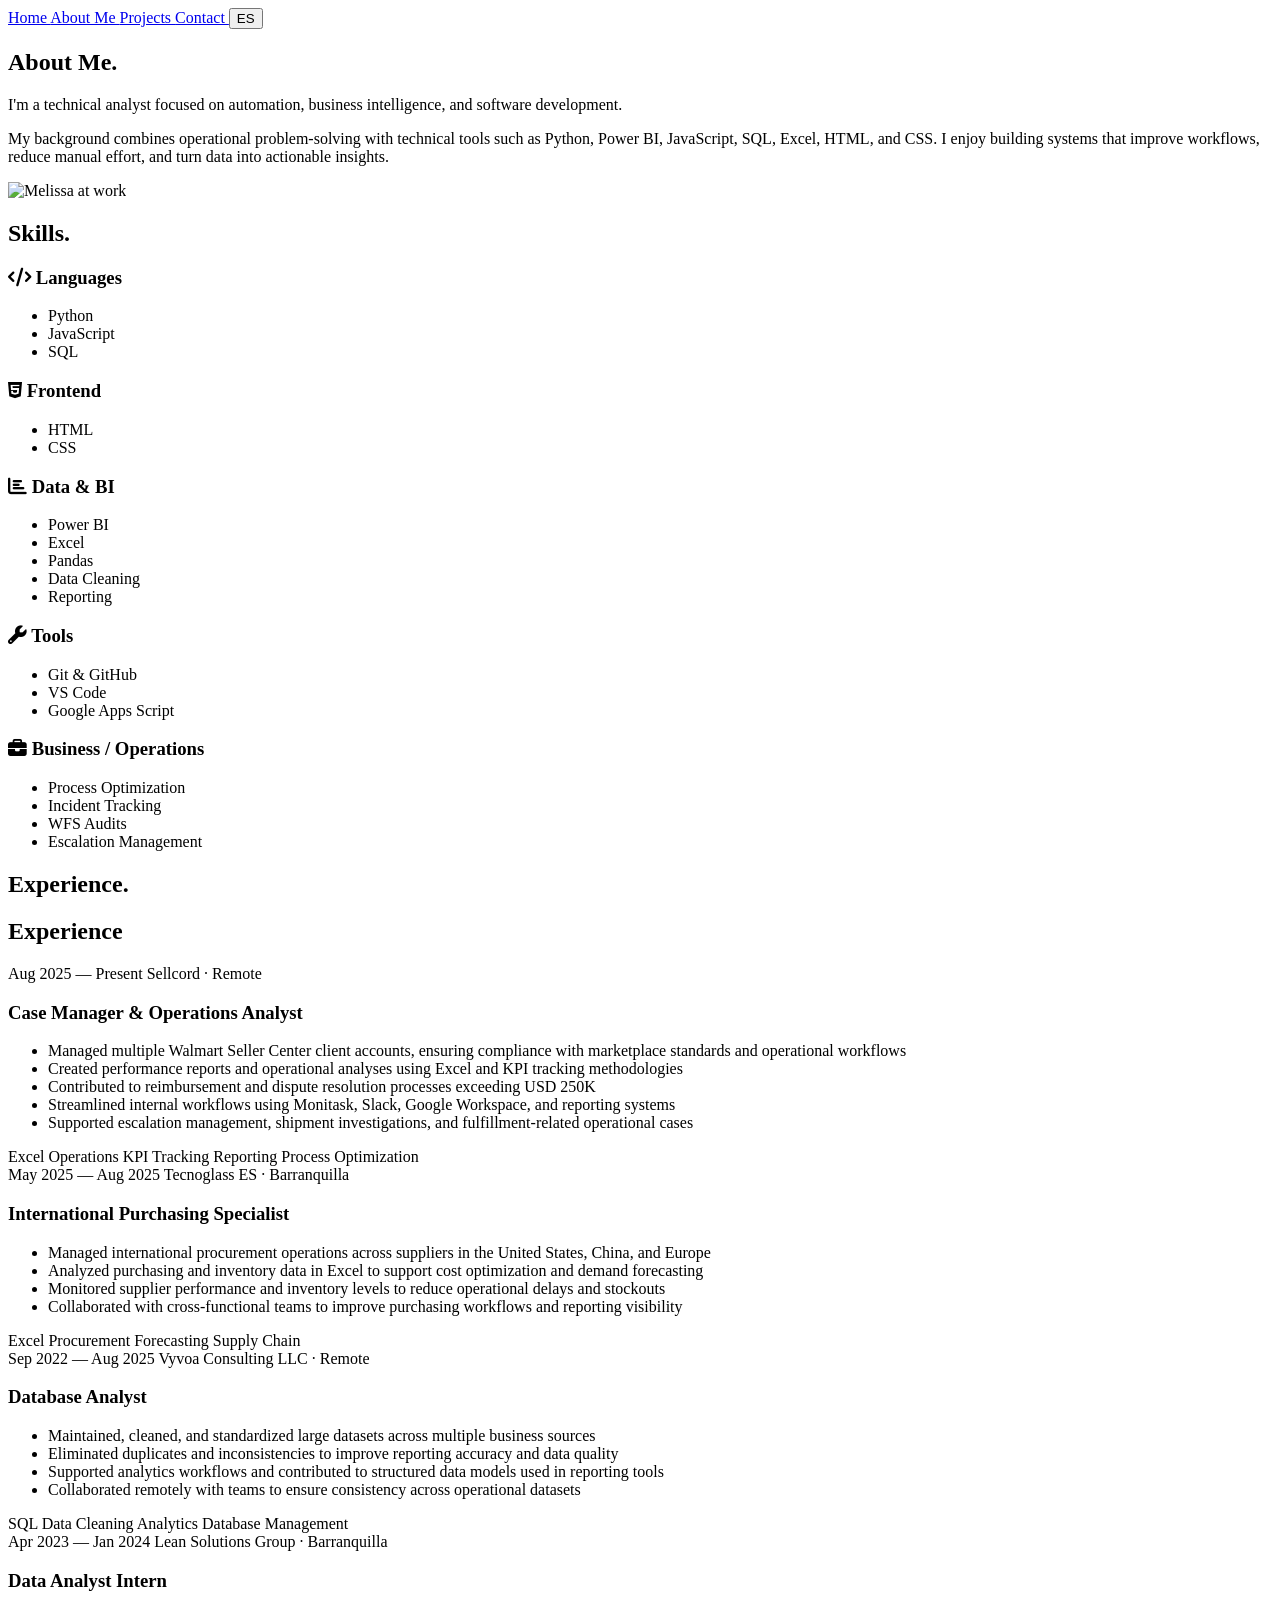
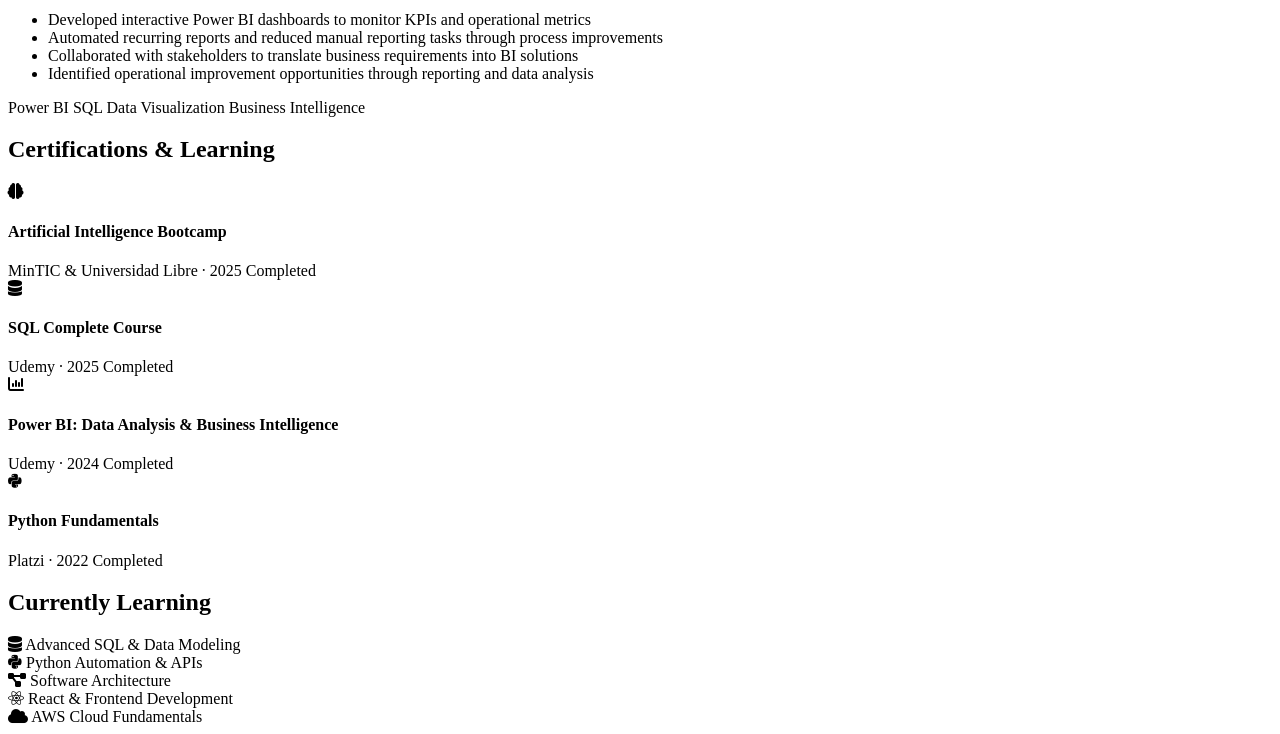
==== about.html @ 0518796b "update" ====
<!DOCTYPE html>
<html lang="en">
<head>
    <meta charset="UTF-8">
    <meta name="viewport" content="width=device-width, initial-scale=1.0">
    <link rel="icon" type="image/svg+xml" href="Assets/briefcase.svg">
    <title>Melissa Garrido - Portfolio</title>
    <link rel="stylesheet" href="style.css">
    <link rel="stylesheet" href="https://cdnjs.cloudflare.com/ajax/libs/font-awesome/6.4.0/css/all.min.css">
</head>
<body>

    <!-- HEADER -->
    <header class="header">

        <a href="index.html" class="headerbtn" data-en="Home" data-es="Inicio">
            Home
        </a>

        <a href="about.html" class="headerbtn active" data-en="About Me" data-es="Sobre mí">
            About Me
        </a>

        <a href="projects.html" class="headerbtn" data-en="Projects" data-es="Proyectos">
            Projects
        </a>

        <a href="contact.html" class="headerbtn" data-en="Contact" data-es="Contacto">
            Contact
        </a>

        <button id="lang-toggle" class="lang-btn">
            ES
        </button>

    </header>
    
    <main class="about-page">

        <!-- ── Page Title ── -->
        <section class="about-hero">

            <h1 
                class="title"
                data-en="About Me<span class='highlight'>.</span>"
                data-es="Sobre mí<span class='highlight'>.</span>"
            >
                About Me<span class="highlight">.</span>
            </h1>

        </section>

        <!-- ── Bio + Photo ── -->
        <section class="about-bio-grid">

            <div class="about-bio-text">

                <p
                    data-en="I'm a technical analyst focused on automation, business intelligence, and software development."
                    data-es="Soy una analista técnica enfocada en automatización, inteligencia de negocios y desarrollo de software."
                >
                    I'm a technical analyst focused on automation, business intelligence, and software development.
                </p>

                <p
                    data-en="My background combines operational problem-solving with technical tools such as Python, Power BI, JavaScript, SQL, Excel, HTML, and CSS. I enjoy building systems that improve workflows, reduce manual effort, and turn data into actionable insights."
                    data-es="Mi experiencia combina resolución de problemas operativos con herramientas técnicas como Python, Power BI, JavaScript, SQL, Excel, HTML y CSS. Disfruto construir sistemas que mejoren flujos de trabajo, reduzcan tareas manuales y conviertan datos en información útil."
                >
                    My background combines operational problem-solving with technical tools such as Python, Power BI, JavaScript, SQL, Excel, HTML, and CSS. I enjoy building systems that improve workflows, reduce manual effort, and turn data into actionable insights.
                </p>

            </div>

            <div class="about-photo">

                <img src="Assets/coding.jpg" alt="Melissa at work" id="photo-code">

            </div>

        </section>

        <!-- ── Skills ── -->
        <section class="about-skills">

            <h2 
                class="about-skills-title"
                data-en="Skills<span class='highlight'>.</span>"
                data-es="Habilidades<span class='highlight'>.</span>"
            >
                Skills<span class="highlight">.</span>
            </h2>

            <div class="skills-grid">

                <div class="skill-category">

                    <h3 
                        class="skill-cat-title"
                        data-en="<i class='fa-solid fa-code'></i> Languages"
                        data-es="<i class='fa-solid fa-code'></i> Lenguajes"
                    >
                        <i class="fa-solid fa-code"></i> Languages
                    </h3>

                    <ul class="skill-list">
                        <li>Python</li>
                        <li>JavaScript</li>
                        <li>SQL</li>
                    </ul>

                </div>

                <div class="skill-category">

                    <h3 
                        class="skill-cat-title"
                        data-en="<i class='fa-brands fa-html5'></i> Frontend"
                        data-es="<i class='fa-brands fa-html5'></i> Frontend"
                    >
                        <i class="fa-brands fa-html5"></i> Frontend
                    </h3>

                    <ul class="skill-list">
                        <li>HTML</li>
                        <li>CSS</li>
                    </ul>

                </div>

                <div class="skill-category">

                    <h3 
                        class="skill-cat-title"
                        data-en="<i class='fa-solid fa-chart-bar'></i> Data &amp; BI"
                        data-es="<i class='fa-solid fa-chart-bar'></i> Datos &amp; BI"
                    >
                        <i class="fa-solid fa-chart-bar"></i> Data &amp; BI
                    </h3>

                    <ul class="skill-list">

                        <li>Power BI</li>
                        <li>Excel</li>
                        <li>Pandas</li>

                        <li
                            data-en="Data Cleaning"
                            data-es="Limpieza de Datos"
                        >
                            Data Cleaning
                        </li>

                        <li
                            data-en="Reporting"
                            data-es="Reportes"
                        >
                            Reporting
                        </li>

                    </ul>

                </div>

                <div class="skill-category">

                    <h3 
                        class="skill-cat-title"
                        data-en="<i class='fa-solid fa-wrench'></i> Tools"
                        data-es="<i class='fa-solid fa-wrench'></i> Herramientas"
                    >
                        <i class="fa-solid fa-wrench"></i> Tools
                    </h3>

                    <ul class="skill-list">

                        <li>Git &amp; GitHub</li>
                        <li>VS Code</li>

                        <li
                            data-en="Google Apps Script"
                            data-es="Google Apps Script"
                        >
                            Google Apps Script
                        </li>

                    </ul>

                </div>

                <div class="skill-category">

                    <h3 
                        class="skill-cat-title"
                        data-en="<i class='fa-solid fa-briefcase'></i> Business / Operations"
                        data-es="<i class='fa-solid fa-briefcase'></i> Negocios / Operaciones"
                    >
                        <i class="fa-solid fa-briefcase"></i> Business / Operations
                    </h3>

                    <ul class="skill-list">

                        <li
                            data-en="Process Optimization"
                            data-es="Optimización de Procesos"
                        >
                            Process Optimization
                        </li>

                        <li
                            data-en="Incident Tracking"
                            data-es="Seguimiento de Incidentes"
                        >
                            Incident Tracking
                        </li>

                        <li>WFS Audits</li>

                        <li
                            data-en="Escalation Management"
                            data-es="Gestión de Escalaciones"
                        >
                            Escalation Management
                        </li>

                    </ul>

                </div>

            </div>

        </section>

    </main>

        <main id="exp-page" class="exp-page">

        <!-- ── Page Title ── -->
        <section class="exp-hero">
            <h1 class="title">
                <span data-en="Experience" data-es="Experiencia">Experience</span><span class="highlight">.</span>
            </h1>
        </section>

        <!-- ── Work Experience ── -->
        <section class="exp-section">

            <h2 class="section-label" data-en="Experience" data-es="Experiencia">Experience</h2>

            <div class="timeline">

                <!-- Sellcord -->
                <article class="timeline-item">
                    <div class="timeline-marker"></div>
                    <div class="timeline-content">
                        <div class="timeline-meta">
                            <span class="timeline-date" data-en="Aug 2025 — Present" data-es="Ago 2025 — Actualidad">Aug 2025 — Present</span>
                            <span class="timeline-company" data-en="Sellcord · Remote" data-es="Sellcord · Remoto">Sellcord · Remote</span>
                        </div>
                        <h3 class="timeline-role" data-en="Case Manager &amp; Operations Analyst" data-es="Case Manager y Analista de Operaciones">Case Manager & Operations Analyst</h3>
                        <ul class="timeline-bullets">
                            <li data-en="Managed multiple Walmart Seller Center client accounts, ensuring compliance with marketplace standards and operational workflows" data-es="Gestioné múltiples cuentas de clientes en Walmart Seller Center, garantizando el cumplimiento de los estándares del marketplace y los flujos operativos">Managed multiple Walmart Seller Center client accounts, ensuring compliance with marketplace standards and operational workflows</li>
                            <li data-en="Created performance reports and operational analyses using Excel and KPI tracking methodologies" data-es="Creé reportes de rendimiento y análisis operativos usando Excel y metodologías de seguimiento de KPI">Created performance reports and operational analyses using Excel and KPI tracking methodologies</li>
                            <li data-en="Contributed to reimbursement and dispute resolution processes exceeding USD 250K" data-es="Contribuí a procesos de reembolsos y resolución de disputas superiores a USD 250K">Contributed to reimbursement and dispute resolution processes exceeding USD 250K</li>
                            <li data-en="Streamlined internal workflows using Monitask, Slack, Google Workspace, and reporting systems" data-es="Optimicé flujos de trabajo internos usando Monitask, Slack, Google Workspace y sistemas de reportes">Streamlined internal workflows using Monitask, Slack, Google Workspace, and reporting systems</li>
                            <li data-en="Supported escalation management, shipment investigations, and fulfillment-related operational cases" data-es="Apoyé la gestión de escalaciones, investigaciones de envíos y casos operativos relacionados con el fulfillment">Supported escalation management, shipment investigations, and fulfillment-related operational cases</li>
                        </ul>
                        <div class="timeline-tags">
                            <span>Excel</span>
                            <span data-en="Operations" data-es="Operaciones">Operations</span>
                            <span>KPI Tracking</span>
                            <span data-en="Reporting" data-es="Reportes">Reporting</span>
                            <span data-en="Process Optimization" data-es="Optimización de Procesos">Process Optimization</span>
                        </div>
                    </div>
                </article>

                <!-- Tecnoglass -->
                <article class="timeline-item">
                    <div class="timeline-marker"></div>
                    <div class="timeline-content">
                        <div class="timeline-meta">
                            <span class="timeline-date" data-en="May 2025 — Aug 2025" data-es="May 2025 — Ago 2025">May 2025 — Aug 2025</span>
                            <span class="timeline-company">Tecnoglass ES · Barranquilla</span>
                        </div>
                        <h3 class="timeline-role" data-en="International Purchasing Specialist" data-es="Especialista en Compras Internacionales">International Purchasing Specialist</h3>
                        <ul class="timeline-bullets">
                            <li data-en="Managed international procurement operations across suppliers in the United States, China, and Europe" data-es="Gestioné operaciones de compras internacionales con proveedores en Estados Unidos, China y Europa">Managed international procurement operations across suppliers in the United States, China, and Europe</li>
                            <li data-en="Analyzed purchasing and inventory data in Excel to support cost optimization and demand forecasting" data-es="Analicé datos de compras e inventario en Excel para apoyar la optimización de costos y la previsión de demanda">Analyzed purchasing and inventory data in Excel to support cost optimization and demand forecasting</li>
                            <li data-en="Monitored supplier performance and inventory levels to reduce operational delays and stockouts" data-es="Monitoreé el rendimiento de proveedores y los niveles de inventario para reducir retrasos operativos y quiebres de stock">Monitored supplier performance and inventory levels to reduce operational delays and stockouts</li>
                            <li data-en="Collaborated with cross-functional teams to improve purchasing workflows and reporting visibility" data-es="Colaboré con equipos multifuncionales para mejorar los flujos de compras y la visibilidad de reportes">Collaborated with cross-functional teams to improve purchasing workflows and reporting visibility</li>
                        </ul>
                        <div class="timeline-tags">
                            <span>Excel</span>
                            <span data-en="Procurement" data-es="Compras">Procurement</span>
                            <span data-en="Forecasting" data-es="Pronósticos">Forecasting</span>
                            <span data-en="Supply Chain" data-es="Cadena de Suministro">Supply Chain</span>
                        </div>
                    </div>
                </article>

                <!-- Vyvoa -->
                <article class="timeline-item">
                    <div class="timeline-marker"></div>
                    <div class="timeline-content">
                        <div class="timeline-meta">
                            <span class="timeline-date" data-en="Sep 2022 — May 2025" data-es="Sep 2022 — May 2025">Sep 2022 — Aug 2025</span>
                            <span class="timeline-company" data-en="Vyvoa Consulting LLC · Remote" data-es="Vyvoa Consulting LLC · Remoto">Vyvoa Consulting LLC · Remote</span>
                        </div>
                        <h3 class="timeline-role" data-en="Database Analyst" data-es="Analista de Base de Datos">Database Analyst</h3>
                        <ul class="timeline-bullets">
                            <li data-en="Maintained, cleaned, and standardized large datasets across multiple business sources" data-es="Mantuve, limpié y estandaricé grandes conjuntos de datos de múltiples fuentes empresariales">Maintained, cleaned, and standardized large datasets across multiple business sources</li>
                            <li data-en="Eliminated duplicates and inconsistencies to improve reporting accuracy and data quality" data-es="Eliminé duplicados e inconsistencias para mejorar la precisión de los reportes y la calidad de los datos">Eliminated duplicates and inconsistencies to improve reporting accuracy and data quality</li>
                            <li data-en="Supported analytics workflows and contributed to structured data models used in reporting tools" data-es="Apoyé flujos de trabajo analíticos y contribuí a modelos de datos estructurados usados en herramientas de reportes">Supported analytics workflows and contributed to structured data models used in reporting tools</li>
                            <li data-en="Collaborated remotely with teams to ensure consistency across operational datasets" data-es="Colaboré de forma remota con equipos para garantizar la consistencia en los conjuntos de datos operativos">Collaborated remotely with teams to ensure consistency across operational datasets</li>
                        </ul>
                        <div class="timeline-tags">
                            <span>SQL</span>
                            <span data-en="Data Cleaning" data-es="Limpieza de Datos">Data Cleaning</span>
                            <span data-en="Analytics" data-es="Analítica">Analytics</span>
                            <span data-en="Database Management" data-es="Gestión de Bases de Datos">Database Management</span>
                        </div>
                    </div>
                </article>

                <!-- Lean Solutions -->
                <article class="timeline-item">
                    <div class="timeline-marker"></div>
                    <div class="timeline-content">
                        <div class="timeline-meta">
                            <span class="timeline-date" data-en="Apr 2023 — Jan 2024" data-es="Abr 2023 — Ene 2024">Apr 2023 — Jan 2024</span>
                            <span class="timeline-company">Lean Solutions Group · Barranquilla</span>
                        </div>
                        <h3 class="timeline-role" data-en="Data Analyst Intern" data-es="Pasante de Análisis de Datos">Data Analyst Intern</h3>
                        <ul class="timeline-bullets">
                            <li data-en="Developed interactive Power BI dashboards to monitor KPIs and operational metrics" data-es="Desarrollé dashboards interactivos en Power BI para monitorear KPIs y métricas operativas">Developed interactive Power BI dashboards to monitor KPIs and operational metrics</li>
                            <li data-en="Automated recurring reports and reduced manual reporting tasks through process improvements" data-es="Automaticé reportes recurrentes y reduje tareas manuales de reporte mediante mejoras en los procesos">Automated recurring reports and reduced manual reporting tasks through process improvements</li>
                            <li data-en="Collaborated with stakeholders to translate business requirements into BI solutions" data-es="Colaboré con stakeholders para traducir requisitos de negocio en soluciones de BI">Collaborated with stakeholders to translate business requirements into BI solutions</li>
                            <li data-en="Identified operational improvement opportunities through reporting and data analysis" data-es="Identifiqué oportunidades de mejora operativa a través de reportes y análisis de datos">Identified operational improvement opportunities through reporting and data analysis</li>
                        </ul>
                        <div class="timeline-tags">
                            <span>Power BI</span>
                            <span>SQL</span>
                            <span data-en="Data Visualization" data-es="Visualización de Datos">Data Visualization</span>
                            <span data-en="Business Intelligence" data-es="Inteligencia de Negocios">Business Intelligence</span>
                        </div>
                    </div>
                </article>

            </div>
        </section>

        <!-- ── Certifications ── -->
        <section id="certs" class="exp-section">

            <h2 class="section-label" data-en="Certifications &amp; Learning" data-es="Certificaciones y Aprendizaje">Certifications & Learning</h2>

            <div class="certs-grid">

                <div class="cert-card">
                    <div class="cert-icon"><i class="fa-solid fa-brain"></i></div>
                    <div class="cert-body">
                        <h4 data-en="Artificial Intelligence Bootcamp" data-es="Bootcamp de Inteligencia Artificial">Artificial Intelligence Bootcamp</h4>
                        <span class="cert-provider">MinTIC &amp; Universidad Libre · 2025</span>
                        <span class="cert-status completed" data-en="Completed" data-es="Completado">Completed</span>
                    </div>
                </div>

                <div class="cert-card">
                    <div class="cert-icon"><i class="fa-solid fa-database"></i></div>
                    <div class="cert-body">
                        <h4 data-en="SQL Complete Course" data-es="Curso Completo de SQL">SQL Complete Course</h4>
                        <span class="cert-provider">Udemy · 2025</span>
                        <span class="cert-status completed" data-en="Completed" data-es="Completado">Completed</span>
                    </div>
                </div>

                <div class="cert-card">
                    <div class="cert-icon"><i class="fa-solid fa-chart-column"></i></div>
                    <div class="cert-body">
                        <h4 data-en="Power BI: Data Analysis &amp; Business Intelligence" data-es="Power BI: Análisis de Datos e Inteligencia de Negocios">Power BI: Data Analysis & Business Intelligence</h4>
                        <span class="cert-provider">Udemy · 2024</span>
                        <span class="cert-status completed" data-en="Completed" data-es="Completado">Completed</span>
                    </div>
                </div>

                <div class="cert-card">
                    <div class="cert-icon"><i class="fa-brands fa-python"></i></div>
                    <div class="cert-body">
                        <h4 data-en="Python Fundamentals" data-es="Fundamentos de Python">Python Fundamentals</h4>
                        <span class="cert-provider">Platzi · 2022</span>
                        <span class="cert-status completed" data-en="Completed" data-es="Completado">Completed</span>
                    </div>
                </div>

            </div>
        </section>

        <!-- ── Currently Learning ── -->
        <section  class="exp-section">

            <h2 class="section-label" data-en="Currently Learning" data-es="Aprendiendo Actualmente">Currently Learning</h2>

            <div class="learning-grid">

                <div class="learning-item">
                    <i class="fa-solid fa-database"></i>
                    <span data-en="Advanced SQL &amp; Data Modeling" data-es="SQL Avanzado y Modelado de Datos">Advanced SQL & Data Modeling</span>
                </div>

                <div class="learning-item">
                    <i class="fa-brands fa-python"></i>
                    <span data-en="Python Automation &amp; APIs" data-es="Automatización con Python y APIs">Python Automation & APIs</span>
                </div>

                <div class="learning-item">
                    <i class="fa-solid fa-diagram-project"></i>
                    <span data-en="Software Architecture" data-es="Arquitectura de Software">Software Architecture</span>
                </div>

                <div class="learning-item">
                    <i class="fa-brands fa-react"></i>
                    <span data-en="React &amp; Frontend Development" data-es="React y Desarrollo Frontend">React & Frontend Development</span>
                </div>

                <div class="learning-item">
                    <i class="fa-solid fa-cloud"></i>
                    <span data-en="AWS Cloud Fundamentals" data-es="Fundamentos de AWS Cloud">AWS Cloud Fundamentals</span>
                </div>

            </div>
        </section>

    </main>

    <script src="index.js"></script>

</body>
</html>
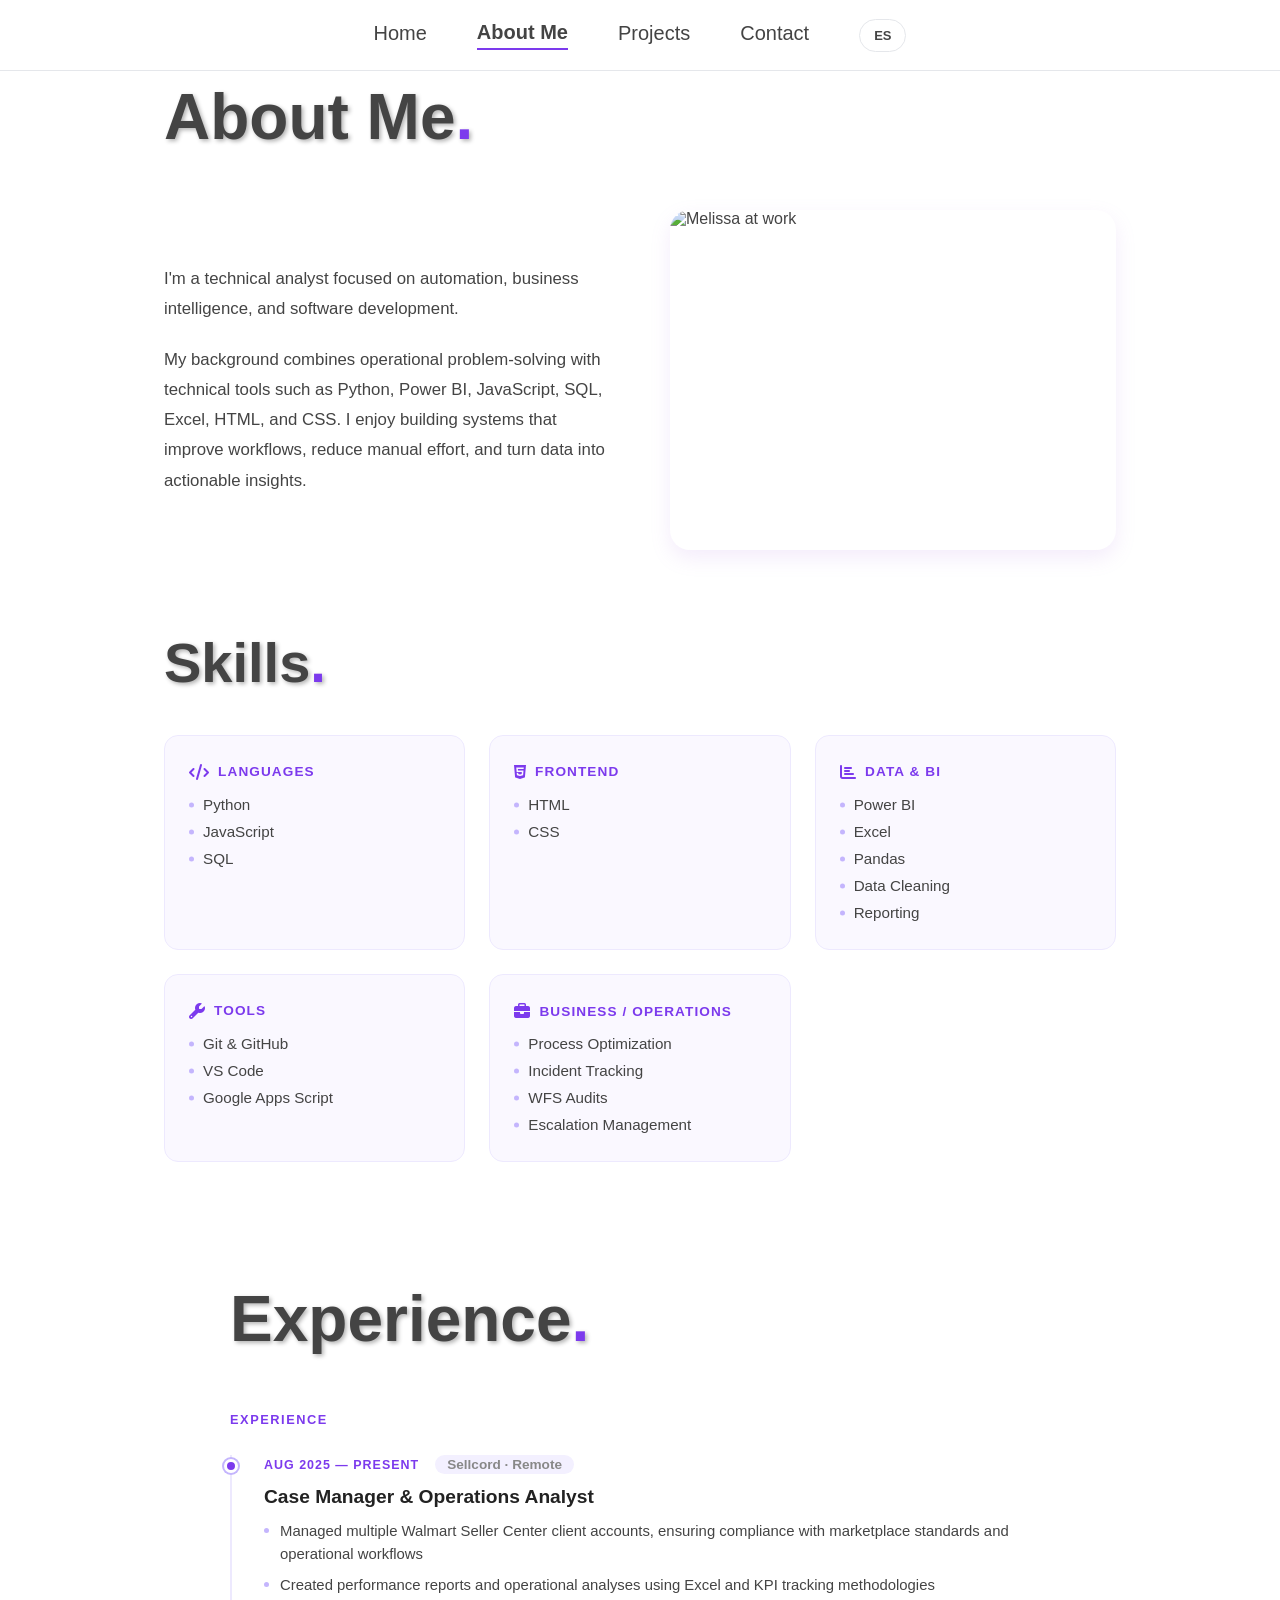
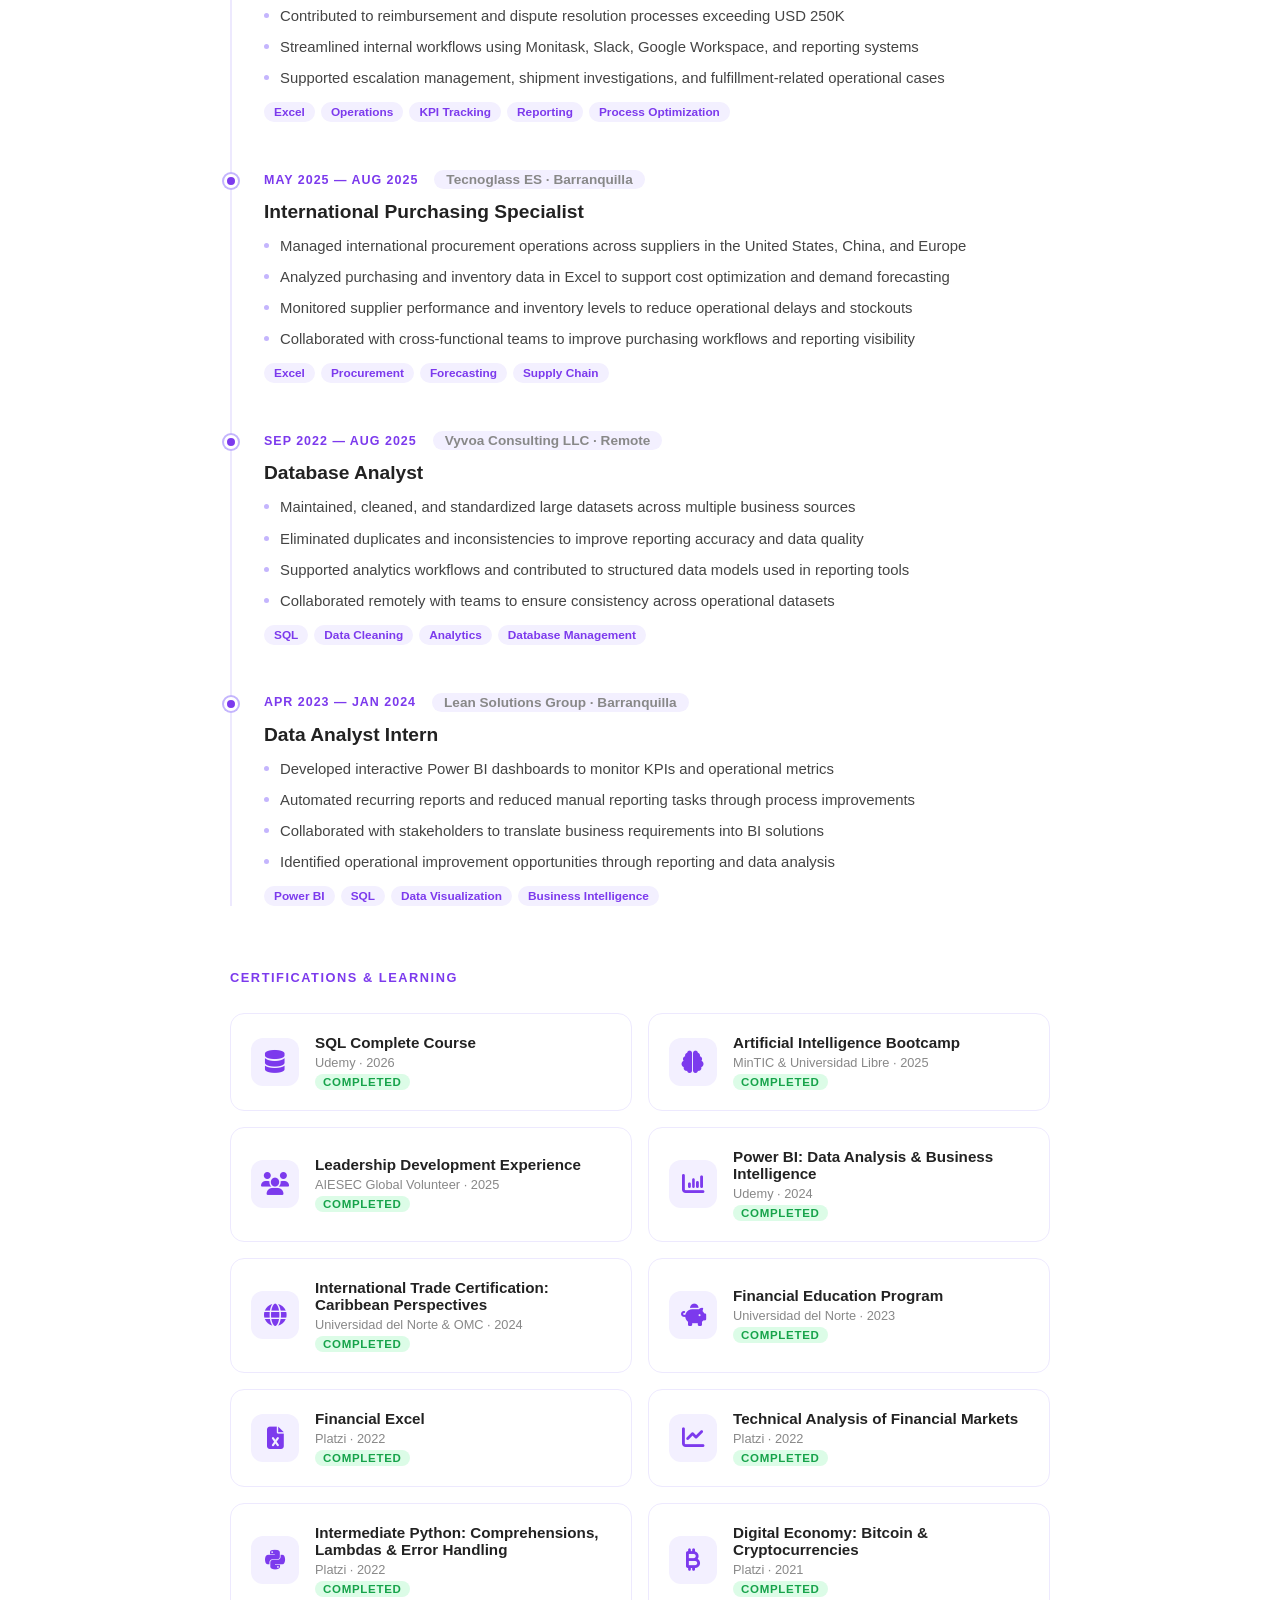
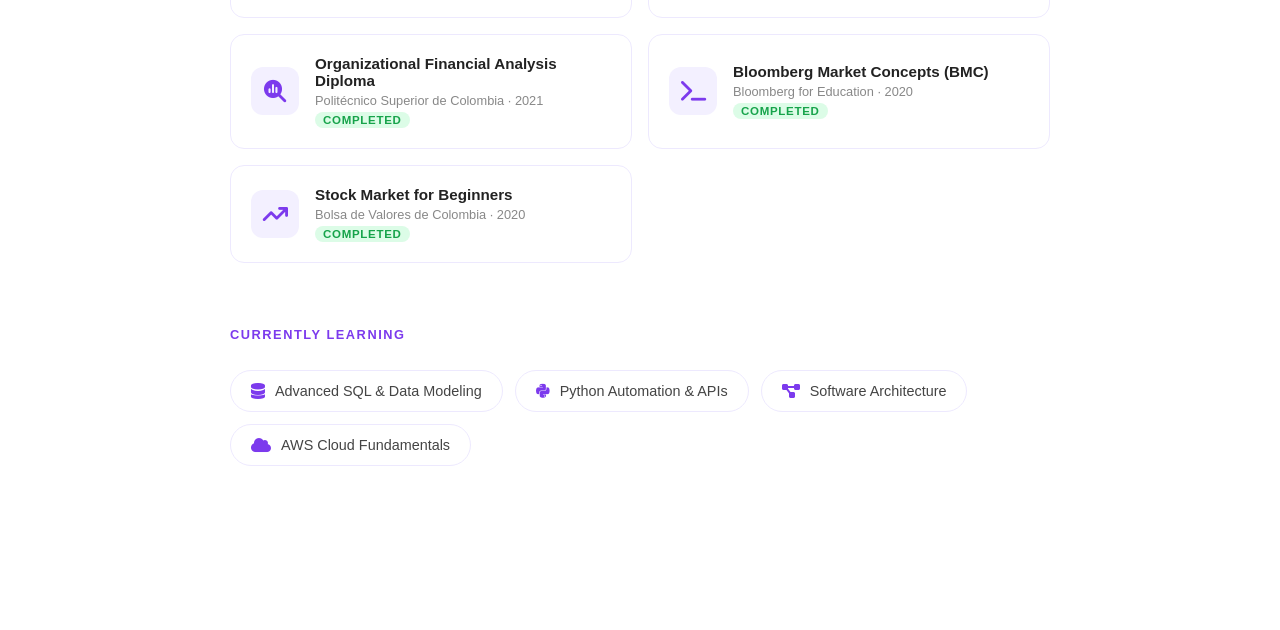
==== commit 94e4f3ed: "update" ====
--- a/about.html
+++ b/about.html
@@ -4,7 +4,7 @@
     <meta charset="UTF-8">
     <meta name="viewport" content="width=device-width, initial-scale=1.0">
     <link rel="icon" type="image/svg+xml" href="Assets/briefcase.svg">
-    <title>Melissa Garrido - Portfolio</title>
+    <title>Portfolio</title>
     <link rel="stylesheet" href="style.css">
     <link rel="stylesheet" href="https://cdnjs.cloudflare.com/ajax/libs/font-awesome/6.4.0/css/all.min.css">
 </head>
@@ -357,6 +357,15 @@
             <div class="certs-grid">
 
                 <div class="cert-card">
+                    <div class="cert-icon"><i class="fa-solid fa-database"></i></div>
+                    <div class="cert-body">
+                        <h4 data-en="SQL Complete Course" data-es="Curso Completo de SQL">SQL Complete Course</h4>
+                        <span class="cert-provider">Udemy · 2026</span>
+                        <span class="cert-status completed" data-en="Completed" data-es="Completado">Completed</span>
+                    </div>
+                </div>
+
+                <div class="cert-card">
                     <div class="cert-icon"><i class="fa-solid fa-brain"></i></div>
                     <div class="cert-body">
                         <h4 data-en="Artificial Intelligence Bootcamp" data-es="Bootcamp de Inteligencia Artificial">Artificial Intelligence Bootcamp</h4>
@@ -366,28 +375,100 @@
                 </div>
 
                 <div class="cert-card">
-                    <div class="cert-icon"><i class="fa-solid fa-database"></i></div>
-                    <div class="cert-body">
-                        <h4 data-en="SQL Complete Course" data-es="Curso Completo de SQL">SQL Complete Course</h4>
-                        <span class="cert-provider">Udemy · 2025</span>
-                        <span class="cert-status completed" data-en="Completed" data-es="Completado">Completed</span>
-                    </div>
-                </div>
-
+                    <div class="cert-icon"><i class="fa-solid fa-users"></i></div>
+                    <div class="cert-body">
+                        <h4 data-en="Leadership Development Experience" data-es="Experiencia de Desarrollo de Liderazgo">Leadership Development Experience</h4>
+                        <span class="cert-provider">AIESEC Global Volunteer · 2025</span>
+                        <span class="cert-status completed" data-en="Completed" data-es="Completado">Completed</span>
+                    </div>
+                </div>
+            
                 <div class="cert-card">
                     <div class="cert-icon"><i class="fa-solid fa-chart-column"></i></div>
                     <div class="cert-body">
-                        <h4 data-en="Power BI: Data Analysis &amp; Business Intelligence" data-es="Power BI: Análisis de Datos e Inteligencia de Negocios">Power BI: Data Analysis & Business Intelligence</h4>
+                        <h4 data-en="Power BI: Data Analysis &amp; Business Intelligence" data-es="Power BI: Análisis de Datos e Inteligencia de Negocios">Power BI: Data Analysis &amp; Business Intelligence</h4>
                         <span class="cert-provider">Udemy · 2024</span>
                         <span class="cert-status completed" data-en="Completed" data-es="Completado">Completed</span>
                     </div>
                 </div>
 
                 <div class="cert-card">
+                    <div class="cert-icon"><i class="fa-solid fa-globe"></i></div>
+                    <div class="cert-body">
+                        <h4 data-en="International Trade Certification: Caribbean Perspectives" data-es="Certificación en Comercio Internacional: Perspectivas para el Caribe">International Trade Certification: Caribbean Perspectives</h4>
+                        <span class="cert-provider">Universidad del Norte &amp; OMC · 2024</span>
+                        <span class="cert-status completed" data-en="Completed" data-es="Completado">Completed</span>
+                    </div>
+                </div>
+
+                <div class="cert-card">
+                    <div class="cert-icon"><i class="fa-solid fa-piggy-bank"></i></div>
+                    <div class="cert-body">
+                        <h4 data-en="Financial Education Program" data-es="Programa de Educación Financiera">Financial Education Program</h4>
+                        <span class="cert-provider">Universidad del Norte · 2023</span>
+                        <span class="cert-status completed" data-en="Completed" data-es="Completado">Completed</span>
+                    </div>
+                </div>
+
+                <div class="cert-card">
+                    <div class="cert-icon"><i class="fa-solid fa-file-excel"></i></div>
+                    <div class="cert-body">
+                        <h4 data-en="Financial Excel" data-es="Excel Financiero">Financial Excel</h4>
+                        <span class="cert-provider">Platzi · 2022</span>
+                        <span class="cert-status completed" data-en="Completed" data-es="Completado">Completed</span>
+                    </div>
+                </div>
+
+                <div class="cert-card">
+                    <div class="cert-icon"><i class="fa-solid fa-chart-line"></i></div>
+                    <div class="cert-body">
+                        <h4 data-en="Technical Analysis of Financial Markets" data-es="Análisis Técnico de Mercados Financieros">Technical Analysis of Financial Markets</h4>
+                        <span class="cert-provider">Platzi · 2022</span>
+                        <span class="cert-status completed" data-en="Completed" data-es="Completado">Completed</span>
+                    </div>
+                </div>
+
+                <div class="cert-card">
                     <div class="cert-icon"><i class="fa-brands fa-python"></i></div>
                     <div class="cert-body">
-                        <h4 data-en="Python Fundamentals" data-es="Fundamentos de Python">Python Fundamentals</h4>
+                        <h4 data-en="Intermediate Python: Comprehensions, Lambdas &amp; Error Handling" data-es="Python Intermedio: Comprehensions, Lambdas y Manejo de Errores">Intermediate Python: Comprehensions, Lambdas &amp; Error Handling</h4>
                         <span class="cert-provider">Platzi · 2022</span>
+                        <span class="cert-status completed" data-en="Completed" data-es="Completado">Completed</span>
+                    </div>
+                </div>
+
+                <div class="cert-card">
+                    <div class="cert-icon"><i class="fa-solid fa-bitcoin-sign"></i></div>
+                    <div class="cert-body">
+                        <h4 data-en="Digital Economy: Bitcoin &amp; Cryptocurrencies" data-es="Economía Digital: Bitcoin y Criptomonedas">Digital Economy: Bitcoin &amp; Cryptocurrencies</h4>
+                        <span class="cert-provider">Platzi · 2021</span>
+                        <span class="cert-status completed" data-en="Completed" data-es="Completado">Completed</span>
+                    </div>
+                </div>
+
+                <div class="cert-card">
+                    <div class="cert-icon"><i class="fa-solid fa-magnifying-glass-chart"></i></div>
+                    <div class="cert-body">
+                        <h4 data-en="Organizational Financial Analysis Diploma" data-es="Diplomado en Análisis Financiero Organizacional">Organizational Financial Analysis Diploma</h4>
+                        <span class="cert-provider">Politécnico Superior de Colombia · 2021</span>
+                        <span class="cert-status completed" data-en="Completed" data-es="Completado">Completed</span>
+                    </div>
+                </div>
+
+                <div class="cert-card">
+                    <div class="cert-icon"><i class="fa-solid fa-terminal"></i></div>
+                    <div class="cert-body">
+                        <h4 data-en="Bloomberg Market Concepts (BMC)" data-es="Bloomberg Market Concepts (BMC)">Bloomberg Market Concepts (BMC)</h4>
+                        <span class="cert-provider">Bloomberg for Education · 2020</span>
+                        <span class="cert-status completed" data-en="Completed" data-es="Completado">Completed</span>
+                    </div>
+                </div>
+
+                <div class="cert-card">
+                    <div class="cert-icon"><i class="fa-solid fa-arrow-trend-up"></i></div>
+                    <div class="cert-body">
+                        <h4 data-en="Stock Market for Beginners" data-es="Bolsa para Principiantes">Stock Market for Beginners</h4>
+                        <span class="cert-provider">Bolsa de Valores de Colombia · 2020</span>
                         <span class="cert-status completed" data-en="Completed" data-es="Completado">Completed</span>
                     </div>
                 </div>
@@ -418,11 +499,6 @@
                 </div>
 
                 <div class="learning-item">
-                    <i class="fa-brands fa-react"></i>
-                    <span data-en="React &amp; Frontend Development" data-es="React y Desarrollo Frontend">React & Frontend Development</span>
-                </div>
-
-                <div class="learning-item">
                     <i class="fa-solid fa-cloud"></i>
                     <span data-en="AWS Cloud Fundamentals" data-es="Fundamentos de AWS Cloud">AWS Cloud Fundamentals</span>
                 </div>
--- a/style.css
+++ b/style.css
@@ -0,0 +1,1726 @@
+/* ══════════════════════════════════════════════════════
+   MELISSA GARRIDO — PORTFOLIO STYLES
+   Structure:
+     1. CSS Variables & Reset
+     2. Header
+     3. Home Layout
+     4. Titles (shared)
+     5. About Page
+     6. Contact Page
+     7. Pets Page
+     8. Home Page — Sections (Projects, Experience, Certs)
+     9. Projects Page
+    10. Experience Page
+    11. Responsive — Large screens (≤ 1440px)
+    12. Responsive — Tablet  (≤ 1024px)
+    13. Responsive — Mobile  (≤  768px)
+    14. Responsive — Small   (≤  480px)
+   ══════════════════════════════════════════════════════ */
+
+
+/* ─── 1. CSS VARIABLES & RESET ───────────────────────── */
+:root {
+  --primary:       #7C3AED;
+  --primary-light: #C4B5FD;
+  --text:          #444444;
+  --border:        #E5E7EB;
+  --bg:            #FFFFFF;
+  --radius:        8px;
+  --shadow:        0 8px 20px rgba(181, 127, 228, 0.15);
+  --hover-shadow:  0 20px 50px rgba(181, 127, 228, 0.20);
+  --text-shadow:   2px 2px 4px rgba(0, 0, 0, 0.3);
+  --header-height: 70px;
+}
+
+*,
+*::before,
+*::after {
+  box-sizing: border-box;
+}
+
+body {
+  margin: 0;
+  color: var(--text);
+  background: var(--bg);
+  font-family: 'Segoe UI', Tahoma, Geneva, Verdana, sans-serif;
+  animation: pageFade 0.8s ease;
+}
+
+html {
+  scroll-behavior: smooth;
+}
+
+
+/* ─── 2. HEADER ──────────────────────────────────────── */
+.header {
+  position: fixed;
+  top: 0;
+  left: 0;
+  width: 100%;
+  height: var(--header-height);
+  display: flex;
+  flex-wrap: wrap;
+  justify-content: center;
+  align-items: center;
+  gap: 50px;
+  padding: 0.5rem 1rem;
+  background: var(--bg);
+  box-shadow: 0 1px 0 var(--border);
+  z-index: 100;
+}
+
+.headerbtn {
+  color: var(--text);
+  text-decoration: none;
+  font-size: 20px;
+  font-weight: 500;
+  padding-bottom: 4px;
+  transition: color 0.2s ease;
+}
+
+.headerbtn:hover {
+  color: var(--primary-light);
+}
+
+.headerbtn.active {
+  font-weight: 600;
+  color: var(--text);
+  border-bottom: 2px solid var(--primary);
+}
+
+.lang-btn {
+  border: 1px solid var(--border);
+  background: #fff;
+  color: var(--text);
+  padding: 8px 14px;
+  border-radius: 20px;
+  font-size: 13px;
+  font-weight: 600;
+  cursor: pointer;
+  transition: all 0.25s ease;
+}
+
+.lang-btn:hover {
+  background: var(--primary);
+  color: #fff;
+  border-color: var(--primary);
+}
+
+
+/* ─── 3. HOME LAYOUT ─────────────────────────────────── */
+.layout {
+  display: grid;
+  grid-template-columns: 1fr 1fr;
+  min-height: calc(100dvh - var(--header-height));
+
+  margin: 0 auto;
+  align-items: center;
+  justify-items: center;
+}
+
+.contact-page {
+  padding-top: var(--header-height);
+}
+
+.personal-information {
+  display: flex;
+  flex-direction: column;
+  justify-content: center;
+  gap: 29px;
+  margin: 20px;
+}
+
+.presentation {
+  font-size: 20px;
+}
+
+.center-subtitle {
+  font-size: 15px;
+  display: flex;
+  align-items: center;
+  justify-content: center;
+  text-align: center;
+}
+
+.main-title {
+  font-size: clamp(2rem, 4vw, 60px);
+  font-weight: 1000;
+  line-height: 1.05;
+  text-shadow: var(--text-shadow);
+  margin: 0;
+}
+
+.highlight {
+  color: var(--primary);
+}
+
+
+.skill-box {
+  display: flex;
+  gap: 10px;
+  flex-wrap: wrap;
+}
+
+.skills {
+  font-size: 25px;
+  text-shadow: var(--text-shadow);
+  transition: transform 0.2s ease;
+}
+
+.skills:hover {
+  transform: translateY(-2px);
+}
+
+/* CTA Buttons */
+.buttons {
+  display: flex;
+  gap: 10px;
+  flex-wrap: wrap;
+  margin-top: 4px;
+}
+
+.cta-btn {
+  display: inline-flex;
+  align-items: center;
+  gap: 8px;
+  padding: 10px 10px;
+  border-radius: 20px;
+  font-size: 20px;
+  font-weight: 600;
+  text-decoration: none;
+  cursor: pointer;
+  white-space: nowrap;
+}
+
+.cta-btn.filled {
+  background: var(--primary);
+  color: #fff;
+  border: 2px solid var(--primary);
+}
+
+.cta-btn.filled:hover {
+  background: #6d28d9;
+  border-color: #6d28d9;
+}
+
+.cta-btn.outline {
+  background: transparent;
+  color: var(--primary);
+  border: 2px solid var(--primary);
+}
+
+.cta-btn.outline:hover {
+  background: var(--primary);
+  color: #fff;
+}
+
+/* Photo column */
+.photo {
+  display: flex;
+  align-items: center;
+  justify-content: center;
+}
+
+.photo img {
+  width: 400px;
+  height: 400px;
+  border-radius: 50%;
+  object-fit: cover;
+  padding: 30px;
+  border: 2px solid #e8d5ff;
+}
+
+.photo img:hover {
+  border-color: var(--primary-light);
+}
+
+
+/* ─── 4. TITLES (shared across pages) ───────────────── */
+.title {
+  font-size: clamp(2rem, 5vw, 4rem);
+  font-weight: bold;
+  text-shadow: var(--text-shadow);
+}
+
+.center-title {
+  font-size: clamp(2rem, 5vw, 4rem);
+  font-weight: bold;
+  text-shadow: var(--text-shadow);
+  text-align: center;
+}
+
+
+/* ─── 5. ABOUT PAGE ──────────────────────────────────── */
+.about-page {
+  max-width: 1100px;
+  min-height: calc(100dvh - var(--header-height));
+  padding: 80px 24px 60px;
+  margin: 0 auto;
+}
+
+.about-hero {
+  margin-bottom: 56px;
+}
+
+.about-hero .title {
+  margin: 0;
+}
+
+.about-bio-grid {
+  display: grid;
+  grid-template-columns: 1fr 1fr;
+  gap: 60px;
+  align-items: center;
+  margin-bottom: 80px;
+}
+
+.about-bio-text p {
+  font-size: 1.05rem;
+  line-height: 1.8;
+  color: var(--text);
+  margin: 0 0 20px;
+}
+
+.about-bio-text p:last-child {
+  margin-bottom: 0;
+}
+
+.about-photo {
+  display: flex;
+  justify-content: center;
+}
+
+#photo-code {
+  width: 100%;
+  max-width: 480px;
+  height: 340px;
+  object-fit: cover;
+  border-radius: 20px;
+  display: block;
+  box-shadow: var(--shadow);
+  transition: box-shadow 0.3s ease, transform 0.3s ease;
+}
+
+#photo-code:hover {
+  transform: translateY(-4px);
+  box-shadow: var(--hover-shadow);
+}
+
+.about-skills-title {
+  font-size: clamp(2rem, 5vw, 3.5rem);
+  font-weight: bold;
+  text-shadow: var(--text-shadow);
+  margin: 0 0 40px;
+}
+
+.skills-grid {
+  display: grid;
+  grid-template-columns: repeat(3, 1fr);
+  gap: 24px;
+}
+
+.skill-category {
+  background: #faf8ff;
+  border: 1px solid #ede9fe;
+  border-radius: 14px;
+  padding: 28px 24px;
+}
+
+.skill-cat-title {
+  font-size: 0.85rem;
+  font-weight: 700;
+  text-transform: uppercase;
+  letter-spacing: 0.08em;
+  color: var(--primary);
+  margin: 0 0 16px;
+  display: flex;
+  align-items: center;
+  gap: 8px;
+}
+
+.skill-cat-title i {
+  font-size: 1rem;
+}
+
+.skill-list {
+  list-style: none;
+  padding: 0;
+  margin: 0;
+  display: flex;
+  flex-direction: column;
+  gap: 10px;
+}
+
+.skill-list li {
+  font-size: 0.95rem;
+  color: var(--text);
+  padding-left: 14px;
+  position: relative;
+}
+
+.skill-list li::before {
+  content: "";
+  position: absolute;
+  left: 0;
+  top: 50%;
+  transform: translateY(-50%);
+  width: 5px;
+  height: 5px;
+  border-radius: 50%;
+  background: var(--primary-light);
+}
+
+
+/* ─── 6. CONTACT PAGE ────────────────────────────────── */
+#contacttitle {
+  display: flex;
+  justify-content: center;
+  align-items: center;
+  margin-top: 50px;
+  font-size: clamp(3rem, 10vw, 100px);
+  font-weight: bold;
+  text-shadow: var(--text-shadow);
+}
+
+#form {
+  display: flex;
+  justify-content: center;
+  align-items: center;
+  padding-top: 50px;
+}
+
+.contact-form {
+  width: 100%;
+  max-width: 500px;
+  display: flex;
+  flex-direction: column;
+  gap: 20px;
+}
+
+.field {
+  display: flex;
+  flex-direction: column;
+  gap: 6px;
+}
+
+input,
+textarea {
+  width: 100%;
+  padding: 12px 14px;
+  border-radius: var(--radius);
+  border: 1px solid var(--border);
+  font-size: 14px;
+  font-family: inherit;
+  transition: border-color 0.2s ease, box-shadow 0.2s ease;
+}
+
+input:focus,
+textarea:focus {
+  outline: none;
+  border-color: var(--primary);
+  box-shadow: 0 0 0 3px rgba(124, 58, 237, 0.15);
+}
+
+#submitbtn {
+  width: 100%;
+  height: 48px;
+  border-radius: var(--radius);
+  background: var(--primary);
+  border: none;
+  color: #fff;
+  font-size: 14px;
+  font-weight: 600;
+  cursor: pointer;
+  transition: transform 0.25s ease, box-shadow 0.25s ease;
+}
+
+#submitbtn:hover {
+  transform: translateY(-2px);
+  box-shadow: var(--shadow);
+}
+
+.success-msg {
+  display: none;
+  background: rgba(184, 255, 87, 0.07);
+  padding: 1.2rem 1.5rem;
+  font-size: 0.85rem;
+  text-align: center;
+  line-height: 1.6;
+}
+
+
+/* ─── 7. PETS PAGE ───────────────────────────────────── */
+.petslayout {
+  display: grid;
+  grid-template-rows: auto auto;
+  grid-template-areas:
+    "title"
+    "cards";
+  padding-bottom: 40px;
+}
+
+.cardcontainer {
+  grid-area: cards;
+  display: grid;
+  grid-template-columns: repeat(4, 1fr);
+  gap: 5px;
+  justify-items: center;
+}
+
+.petcard {
+  width: 300px;
+  height: 400px;
+  perspective: 1000px;
+}
+
+.cardinner {
+  width: 100%;
+  height: 100%;
+  position: relative;
+  transition: transform 0.6s ease;
+  transform-style: preserve-3d;
+}
+
+.petcard:hover .cardinner {
+  transform: rotateY(180deg);
+}
+
+.cardfront,
+.cardback {
+  position: absolute;
+  width: 100%;
+  height: 100%;
+  border-radius: 25px;
+  backface-visibility: hidden;
+}
+
+.cardfront {
+  background-color: var(--primary-light);
+  border-radius: 25px;
+  overflow: hidden;
+}
+
+.cardback {
+  background-color: #e8d5ff;
+  transform: rotateY(180deg);
+  display: flex;
+  justify-content: center;
+  align-items: center;
+  flex-direction: column;
+}
+
+.petphoto {
+  width: 100%;
+  height: 100%;
+}
+
+.petphoto img {
+  width: 100%;
+  height: 100%;
+  object-fit: cover;
+  object-position: center;
+  display: block;
+}
+
+
+/* ─── 8. HOME PAGE — SECTIONS ────────────────────────── */
+.home-section {
+  padding: 80px 0;
+}
+
+.home-section-alt {
+  background: #faf8ff;
+  border-top: 1px solid #ede9fe;
+  border-bottom: 1px solid #ede9fe;
+}
+
+.home-section-inner {
+  max-width: 1100px;
+  margin: 0 auto;
+  padding: 0 40px;
+}
+
+.home-section-header {
+  display: flex;
+  align-items: baseline;
+  justify-content: space-between;
+  margin-bottom: 40px;
+}
+
+.home-section-title {
+  font-size: clamp(1.8rem, 4vw, 2.8rem);
+  font-weight: bold;
+  text-shadow: var(--text-shadow);
+  margin: 0;
+}
+
+.section-link {
+  font-size: 0.9rem;
+  font-weight: 600;
+  color: var(--primary);
+  text-decoration: none;
+  display: flex;
+  align-items: center;
+  gap: 6px;
+  transition: gap 0.2s ease;
+}
+
+.section-link:hover {
+  gap: 10px;
+}
+
+.home-projects-grid {
+  display: grid;
+  grid-template-columns: repeat(3, 1fr);
+  gap: 24px;
+}
+
+.home-project-card {
+  background: #fff;
+  border: 1px solid #ede9fe;
+  border-radius: 16px;
+  padding: 28px 24px;
+  display: flex;
+  flex-direction: column;
+  gap: 12px;
+}
+
+.project-image {
+  width: 100%;
+  height: 100%;
+  min-height: 220px;
+  max-height: 240px;
+  object-fit: cover;
+  object-position: center;
+  display: block;
+  border-top-left-radius: 18px;
+  border-top-right-radius: 18px;
+}
+
+.hpc-top {
+  display: flex;
+  align-items: center;
+  justify-content: space-between;
+}
+
+.hpc-icon {
+  width: 44px;
+  height: 44px;
+  background: #f3f0ff;
+  border-radius: 10px;
+  display: flex;
+  align-items: center;
+  justify-content: center;
+  font-size: 1.3rem;
+  color: var(--primary);
+}
+
+.hpc-badge {
+  font-size: 0.72rem;
+  font-weight: 700;
+  text-transform: uppercase;
+  letter-spacing: 0.07em;
+  color: var(--primary);
+  background: #f3f0ff;
+  padding: 4px 10px;
+  border-radius: 20px;
+}
+
+.hpc-title {
+  font-size: 1rem;
+  font-weight: 700;
+  color: #222;
+  margin: 0;
+}
+
+.hpc-desc {
+  font-size: 0.88rem;
+  color: #666;
+  line-height: 1.6;
+  margin: 0;
+  flex: 1;
+}
+
+.hpc-tags {
+  display: flex;
+  gap: 6px;
+  flex-wrap: wrap;
+}
+
+.hpc-tags span {
+  font-size: 0.75rem;
+  background: #f3f0ff;
+  color: var(--primary);
+  padding: 3px 10px;
+  border-radius: 20px;
+}
+
+.hpc-link {
+  font-size: 0.85rem;
+  font-weight: 600;
+  color: var(--primary);
+  text-decoration: none;
+  display: flex;
+  align-items: center;
+  gap: 6px;
+  margin-top: 4px;
+  transition: gap 0.2s ease;
+}
+
+.hpc-link:hover {
+  gap: 10px;
+}
+
+.exp-snapshot {
+  display: grid;
+  grid-template-columns: 260px 1fr;
+  gap: 40px;
+  align-items: start;
+}
+
+.exp-snap-role {
+  display: flex;
+  flex-direction: column;
+  gap: 8px;
+}
+
+.exp-snap-year {
+  font-size: 0.8rem;
+  font-weight: 600;
+  text-transform: uppercase;
+  letter-spacing: 0.08em;
+  color: var(--primary);
+}
+
+.exp-snap-info h3 {
+  font-size: 1.15rem;
+  font-weight: 700;
+  margin: 0 0 4px;
+  color: #222;
+}
+
+.exp-snap-company {
+  font-size: 0.9rem;
+  color: #888;
+}
+
+.exp-snap-bullets {
+  list-style: none;
+  padding: 0;
+  margin: 0;
+  display: flex;
+  flex-direction: column;
+  gap: 10px;
+}
+
+.exp-snap-bullets li {
+  font-size: 0.95rem;
+  color: var(--text);
+  padding-left: 18px;
+  position: relative;
+  line-height: 1.5;
+}
+
+.exp-snap-bullets li::before {
+  content: "";
+  position: absolute;
+  left: 0;
+  top: 9px;
+  width: 6px;
+  height: 6px;
+  border-radius: 50%;
+  background: var(--primary);
+}
+
+.home-certs-row {
+  display: flex;
+  gap: 12px;
+  flex-wrap: wrap;
+  margin-bottom: 20px;
+}
+
+.home-cert-pill {
+  display: flex;
+  align-items: center;
+  gap: 8px;
+  padding: 10px 18px;
+  background: #fff;
+  border: 1px solid #ede9fe;
+  border-radius: 30px;
+  font-size: 0.88rem;
+  font-weight: 500;
+  color: #444;
+}
+
+.home-cert-pill i {
+  color: var(--primary);
+}
+
+.home-currently-learning {
+  font-size: 0.9rem;
+  color: #777;
+  display: flex;
+  gap: 10px;
+  flex-wrap: wrap;
+  align-items: center;
+}
+
+.currently-label {
+  font-weight: 700;
+  color: var(--primary);
+}
+
+.currently-items {
+  font-style: italic;
+}
+
+
+/* ─── 9. PROJECTS PAGE ───────────────────────────────── */
+.projects-page {
+  max-width: 1100px;
+  margin: 0 auto;
+  padding: 60px 40px 100px;
+  margin-top: 20px;
+}
+
+.projects-hero {
+  margin-bottom: 16px;
+}
+
+.projects-hero .title {
+  margin: 0 0 12px;
+}
+
+.projects-subtitle {
+  font-size: 1rem;
+  color: #777;
+  margin: 0 0 56px;
+}
+
+.projects-section {
+  margin-bottom: 72px;
+}
+
+.section-label {
+  font-size: 0.8rem;
+  font-weight: 700;
+  text-transform: uppercase;
+  letter-spacing: 0.12em;
+  color: var(--primary);
+  margin: 0 0 28px;
+  display: flex;
+  align-items: center;
+  gap: 8px;
+}
+
+.featured-grid {
+  display: grid;
+  grid-template-columns: 1fr 1fr;
+  gap: 24px;
+}
+
+.featured-grid .featured-card:first-child {
+  grid-column: 1 / -1;
+}
+
+.project-card {
+  background: #fff;
+  border: 1px solid #ede9fe;
+  border-radius: 18px;
+  overflow: hidden;
+}
+
+.project-card-header {
+  position: relative;
+  background: #f3f0ff;
+}
+
+.placeholder-screenshot {
+  height: 180px;
+  display: flex;
+  flex-direction: column;
+  align-items: center;
+  justify-content: center;
+  gap: 10px;
+  color: var(--primary-light);
+}
+
+.placeholder-icon {
+  font-size: 3rem;
+}
+
+.placeholder-label {
+  font-size: 0.78rem;
+  font-weight: 600;
+  text-transform: uppercase;
+  letter-spacing: 0.08em;
+  color: #b8a9e0;
+}
+
+.featured-card:first-child .placeholder-screenshot {
+  height: 240px;
+}
+
+.project-badge {
+  position: absolute;
+  bottom: 12px;
+  left: 16px;
+  font-size: 0.72rem;
+  font-weight: 700;
+  text-transform: uppercase;
+  letter-spacing: 0.06em;
+  background: var(--primary);
+  color: #fff;
+  padding: 4px 12px;
+  border-radius: 20px;
+}
+
+.project-card-body {
+  padding: 24px;
+  display: flex;
+  flex-direction: column;
+  gap: 14px;
+}
+
+.project-title {
+  font-size: 1.15rem;
+  font-weight: 700;
+  color: #222;
+  margin: 0;
+}
+
+.project-description {
+  font-size: 0.9rem;
+  color: #666;
+  line-height: 1.65;
+  margin: 0;
+}
+
+.project-highlights {
+  list-style: none;
+  padding: 0;
+  margin: 0;
+  display: flex;
+  flex-direction: column;
+  gap: 8px;
+}
+
+.project-highlights li {
+  font-size: 0.88rem;
+  color: var(--text);
+  display: flex;
+  align-items: flex-start;
+  gap: 8px;
+  line-height: 1.5;
+}
+
+.project-highlights li i {
+  color: var(--primary);
+  margin-top: 2px;
+  flex-shrink: 0;
+}
+
+.project-steps {
+  display: flex;
+  align-items: center;
+  gap: 8px;
+  flex-wrap: wrap;
+}
+
+.step {
+  font-size: 0.75rem;
+  font-weight: 600;
+  background: #f3f0ff;
+  color: var(--primary);
+  padding: 4px 12px;
+  border-radius: 20px;
+}
+
+.step-arrow {
+  color: #ccc;
+  font-size: 0.7rem;
+}
+
+.project-links {
+  margin-top: 4px;
+}
+
+.category-tabs {
+  display: flex;
+  gap: 8px;
+  flex-wrap: wrap;
+  margin-bottom: 24px;
+}
+
+.cat-tab {
+  padding: 8px 20px;
+  border-radius: 20px;
+  border: 1px solid var(--border);
+  background: #fff;
+  font-size: 0.85rem;
+  font-weight: 600;
+  color: #888;
+  cursor: pointer;
+  transition: all 0.2s ease;
+}
+
+.cat-tab.active,
+.cat-tab:hover {
+  background: var(--primary);
+  border-color: var(--primary);
+  color: #fff;
+}
+
+.mini-projects-grid {
+  display: grid;
+  grid-template-columns: repeat(3, 1fr);
+  gap: 16px;
+}
+
+.mini-card {
+  background: #fff;
+  border: 1px solid #ede9fe;
+  border-radius: 14px;
+  padding: 20px;
+  display: flex;
+  align-items: flex-start;
+  gap: 16px;
+}
+
+.mini-card-icon {
+  width: 40px;
+  height: 40px;
+  background: #f3f0ff;
+  border-radius: 10px;
+  display: flex;
+  align-items: center;
+  justify-content: center;
+  font-size: 1.1rem;
+  color: var(--primary);
+  flex-shrink: 0;
+}
+
+.mini-card-body {
+  flex: 1;
+}
+
+.mini-card-body h4 {
+  font-size: 0.92rem;
+  font-weight: 700;
+  margin: 0 0 6px;
+  color: #222;
+}
+
+.mini-card-body p {
+  font-size: 0.82rem;
+  color: #777;
+  margin: 0 0 10px;
+  line-height: 1.5;
+}
+
+.mini-tags {
+  display: flex;
+  gap: 5px;
+  flex-wrap: wrap;
+}
+
+.mini-tags span {
+  font-size: 0.7rem;
+  background: #f3f0ff;
+  color: var(--primary);
+  padding: 2px 8px;
+  border-radius: 10px;
+}
+
+.mini-link {
+  color: #ccc;
+  font-size: 1.1rem;
+  text-decoration: none;
+  transition: color 0.2s ease;
+  flex-shrink: 0;
+  padding-top: 2px;
+}
+
+.mini-link:hover {
+  color: var(--primary);
+}
+
+
+/* ─── 10. EXPERIENCE PAGE ────────────────────────────── */
+.exp-page {
+  max-width: 900px;
+  margin: 0 auto;
+  padding: 60px 40px 100px;
+}
+
+.exp-hero {
+  margin-bottom: 56px;
+}
+
+.exp-hero .title {
+  margin: 0;
+}
+
+.exp-section {
+  margin-bottom: 64px;
+}
+
+.timeline {
+  position: relative;
+  padding-left: 32px;
+  border-left: 2px solid #ede9fe;
+}
+
+.timeline-item {
+  position: relative;
+  margin-bottom: 48px;
+}
+
+.timeline-marker {
+  position: absolute;
+  left: -40px;
+  top: 4px;
+  width: 14px;
+  height: 14px;
+  border-radius: 50%;
+  background: var(--primary);
+  border: 3px solid #fff;
+  box-shadow: 0 0 0 2px var(--primary-light);
+}
+
+.timeline-content {
+  display: flex;
+  flex-direction: column;
+  gap: 12px;
+}
+
+.timeline-meta {
+  display: flex;
+  align-items: center;
+  gap: 16px;
+}
+
+.timeline-date {
+  font-size: 0.78rem;
+  font-weight: 700;
+  text-transform: uppercase;
+  letter-spacing: 0.08em;
+  color: var(--primary);
+}
+
+.timeline-company {
+  font-size: 0.85rem;
+  font-weight: 600;
+  color: #888;
+  background: #f3f0ff;
+  padding: 2px 12px;
+  border-radius: 20px;
+}
+
+.timeline-role {
+  font-size: 1.2rem;
+  font-weight: 700;
+  color: #222;
+  margin: 0;
+}
+
+.timeline-bullets {
+  list-style: none;
+  padding: 0;
+  margin: 0;
+  display: flex;
+  flex-direction: column;
+  gap: 8px;
+}
+
+.timeline-bullets li {
+  font-size: 0.93rem;
+  color: var(--text);
+  padding-left: 16px;
+  position: relative;
+  line-height: 1.55;
+}
+
+.timeline-bullets li::before {
+  content: "";
+  position: absolute;
+  left: 0;
+  top: 8px;
+  width: 5px;
+  height: 5px;
+  border-radius: 50%;
+  background: var(--primary-light);
+}
+
+.timeline-tags {
+  display: flex;
+  gap: 6px;
+  flex-wrap: wrap;
+}
+
+.timeline-tags span {
+  font-size: 0.74rem;
+  background: #f3f0ff;
+  color: var(--primary);
+  padding: 3px 10px;
+  border-radius: 20px;
+  font-weight: 600;
+}
+
+.certs-grid {
+  display: grid;
+  grid-template-columns: repeat(2, 1fr);
+  gap: 16px;
+}
+
+.cert-card {
+  background: #fff;
+  border: 1px solid #ede9fe;
+  border-radius: 14px;
+  padding: 20px;
+  display: flex;
+  align-items: center;
+  gap: 16px;
+}
+
+.cert-icon {
+  width: 48px;
+  height: 48px;
+  background: #f3f0ff;
+  border-radius: 12px;
+  display: flex;
+  align-items: center;
+  justify-content: center;
+  font-size: 1.4rem;
+  color: var(--primary);
+  flex-shrink: 0;
+}
+
+.cert-body {
+  display: flex;
+  flex-direction: column;
+  gap: 4px;
+}
+
+.cert-body h4 {
+  font-size: 0.95rem;
+  font-weight: 700;
+  color: #222;
+  margin: 0;
+}
+
+.cert-provider {
+  font-size: 0.8rem;
+  color: #888;
+}
+
+.cert-status {
+  font-size: 0.72rem;
+  font-weight: 700;
+  text-transform: uppercase;
+  letter-spacing: 0.06em;
+  padding: 2px 8px;
+  border-radius: 10px;
+  width: fit-content;
+}
+
+.cert-status.completed {
+  background: #dcfce7;
+  color: #16a34a;
+}
+
+.cert-status.in-progress {
+  background: #fef9c3;
+  color: #ca8a04;
+}
+
+.learning-grid {
+  display: flex;
+  gap: 12px;
+  flex-wrap: wrap;
+}
+
+.learning-item {
+  display: flex;
+  align-items: center;
+  gap: 10px;
+  padding: 12px 20px;
+  background: #fff;
+  border: 1px solid #ede9fe;
+  border-radius: 30px;
+  font-size: 0.9rem;
+  font-weight: 500;
+  color: #444;
+}
+
+.learning-item i {
+  color: var(--primary);
+  font-size: 1rem;
+}
+
+
+/* ══════════════════════════════════════════════════════
+   ANIMATIONS
+   ══════════════════════════════════════════════════════ */
+@keyframes pageFade {
+  from { opacity: 0; }
+  to   { opacity: 1; }
+}
+
+@keyframes fadeUp {
+  from { opacity: 0; transform: translateY(24px); }
+  to   { opacity: 1; transform: translateY(0);    }
+}
+
+@keyframes floatImage {
+  0%   { transform: translateY(0px);  }
+  50%  { transform: translateY(-8px); }
+  100% { transform: translateY(0px);  }
+}
+
+.personal-information,
+.home-project-card,
+.project-card,
+.mini-card,
+.skill-category,
+.cert-card,
+.learning-item,
+.exp-snapshot,
+.timeline-item {
+  opacity: 0;
+  transform: translateY(24px);
+  animation: fadeUp 0.8s ease forwards;
+}
+
+.photo {
+  opacity: 0;
+  transform: translateY(24px);
+  animation: fadeUp 0.8s ease forwards 0.1s;
+}
+
+.photo img {
+  animation:
+    fadeUp 1s ease forwards,
+    floatImage 5s ease-in-out 1s infinite;
+}
+
+/* Hover transitions */
+.skills,
+.cta-btn,
+.home-project-card,
+.project-card,
+.mini-card,
+.skill-category,
+.cert-card,
+.learning-item,
+.home-cert-pill,
+.photo img,
+.project-image {
+  transition:
+    transform 0.35s cubic-bezier(0.22, 1, 0.36, 1),
+    box-shadow 0.35s ease,
+    border-color 0.35s ease,
+    background 0.35s ease,
+    color 0.35s ease;
+}
+
+.home-project-card:hover,
+.project-card:hover,
+.mini-card:hover,
+.skill-category:hover,
+.cert-card:hover,
+.learning-item:hover,
+.home-cert-pill:hover,
+.photo img:hover {
+  transform: translateY(-6px);
+  box-shadow: var(--shadow);
+}
+
+.skills:hover {
+  transform: translateY(-4px) scale(1.05);
+}
+
+.cta-btn:hover {
+  transform: translateY(-3px);
+  box-shadow: var(--shadow);
+}
+
+.project-card:hover .project-image {
+  transform: scale(1.04);
+}
+
+@media (prefers-reduced-motion: reduce) {
+  *,
+  *::before,
+  *::after {
+    animation: none !important;
+    transition: none !important;
+    scroll-behavior: auto !important;
+  }
+}
+
+
+/* ══════════════════════════════════════════════════════
+   11. RESPONSIVE — LARGE SCREENS (≤ 1440px)
+   ══════════════════════════════════════════════════════ */
+@media (max-width: 1440px) {
+
+  .layout {
+    padding: 140px 10px 10px;
+  }
+
+  .photo img {
+    width: 360px;
+    height: 360px;
+  }
+
+  .home-section-inner {
+    max-width: 1000px;
+    padding: 0 48px;
+  }
+
+  .about-page,
+  .projects-page {
+    max-width: 1000px;
+  }
+}
+
+
+/* ══════════════════════════════════════════════════════
+   12. RESPONSIVE — TABLET (≤ 1024px)
+   ══════════════════════════════════════════════════════ */
+@media (max-width: 1024px) {
+
+  /* Header */
+  .header {
+    gap: 28px;
+  }
+
+  .headerbtn {
+    font-size: 14px;
+  }
+
+  /* Home: keep two columns, tighten spacing */
+  .layout {
+    max-width: 100%;
+    grid-template-columns: 1fr 1fr;
+    padding: 140px 10px 10px;
+    gap: 24px;
+    align-items: center;
+  }
+
+  .personal-information {
+    gap: 22px;
+    margin: 0;
+  }
+
+  .main-title {
+    font-size: clamp(1.8rem, 4.5vw, 48px);
+  }
+
+  .photo img {
+    width: 300px;
+    height: 300px;
+    padding: 20px;
+  }
+
+  /* Home sections */
+  .home-section-inner {
+    padding: 0 32px;
+  }
+
+  .home-projects-grid {
+    grid-template-columns: 1fr 1fr;
+    gap: 20px;
+  }
+
+  .exp-snapshot {
+    grid-template-columns: 1fr;
+    gap: 20px;
+  }
+
+  /* Projects page */
+  .projects-page {
+    padding: 60px 32px 80px;
+  }
+
+  .featured-grid {
+    grid-template-columns: 1fr;
+  }
+
+  .featured-card:first-child {
+    grid-column: auto;
+  }
+
+  .mini-projects-grid {
+    grid-template-columns: repeat(2, 1fr);
+  }
+
+  /* About page */
+  .about-page {
+    padding: 80px 32px 60px;
+  }
+
+  .about-bio-grid {
+    grid-template-columns: 1fr 1fr;
+    gap: 40px;
+  }
+
+  .skills-grid {
+    grid-template-columns: repeat(2, 1fr);
+    gap: 20px;
+  }
+
+  /* Experience page */
+  .exp-page {
+    padding: 60px 32px 80px;
+  }
+
+  .certs-grid {
+    grid-template-columns: 1fr;
+  }
+
+  /* Pets: 3 columns on tablet */
+  .cardcontainer {
+    grid-template-columns: repeat(3, 1fr);
+    gap: 12px;
+  }
+
+  .petcard {
+    width: 100%;
+    max-width: 280px;
+  }
+}
+
+
+/* ══════════════════════════════════════════════════════
+   13. RESPONSIVE — MOBILE (≤ 768px)
+   ══════════════════════════════════════════════════════ */
+@media (max-width: 768px) {
+
+  /* Header */
+  .header {
+    height: auto;
+    padding: 0.6rem 1rem;
+    gap: 20px;
+  }
+
+  .headerbtn,
+  .lang-btn {
+    font-size: 13px;
+  }
+
+  /* Home: stack photo above text */
+  .layout {
+    grid-template-columns: 1fr;
+    padding: 140px 10px 10px;
+    text-align: center;
+    gap: 32px;
+  }
+
+  .personal-information {
+    text-align: center;
+    align-items: center;
+    gap: 20px;
+    margin: 0;
+    order: 2;
+  }
+
+  .photo {
+    order: 1;
+  }
+
+  .photo img {
+    width: 240px;
+    height: 240px;
+    padding: 16px;
+  }
+
+  .main-title {
+    font-size: clamp(2rem, 8vw, 5rem);
+  }
+
+
+
+  .skills {
+    font-size: 20px;
+  }
+
+  .buttons {
+    gap: 8px;
+    justify-content: center;
+  }
+
+  .cta-btn {
+    padding: 9px 16px;
+    font-size: 10px;
+  }
+
+  /* Shared titles */
+  .title,
+  .center-title {
+    font-size: clamp(2rem, 10vw, 3.5rem);
+  }
+
+  /* Home sections */
+  .home-section {
+    padding: 56px 0;
+  }
+
+  .home-section-inner,
+  .projects-page,
+  .exp-page {
+    padding-left: 20px;
+    padding-right: 20px;
+  }
+
+  .home-section-header {
+    flex-wrap: wrap;
+    gap: 8px;
+  }
+
+  .home-projects-grid,
+  .mini-projects-grid {
+    grid-template-columns: 1fr;
+  }
+
+  /* About */
+  .about-page {
+    padding: 80px 20px 48px;
+  }
+
+  .about-bio-grid {
+    grid-template-columns: 1fr;
+    gap: 32px;
+  }
+
+  .skills-grid {
+    grid-template-columns: repeat(2, 1fr);
+    gap: 16px;
+  }
+
+  #photo-code {
+    height: 240px;
+    border-radius: 12px;
+  }
+
+  /* Contact */
+  #form {
+    padding: 20px 10px;
+    align-items: flex-start;
+  }
+
+  .contact-form {
+    max-width: 100%;
+  }
+
+  /* Pets */
+  .cardcontainer {
+    grid-template-columns: repeat(2, 1fr);
+    gap: 10px;
+    padding: 0 10px;
+  }
+
+  .petcard {
+    width: 100%;
+    max-width: 260px;
+    height: 320px;
+  }
+
+  /* Experience */
+  .certs-grid {
+    grid-template-columns: 1fr;
+  }
+
+  .center-subtitle {
+    font-size: 15px;
+  }
+}
+
+
+/* ══════════════════════════════════════════════════════
+   14. RESPONSIVE — SMALL PHONES (≤ 480px)
+   ══════════════════════════════════════════════════════ */
+@media (max-width: 480px) {
+ 
+  :root {
+    --header-height: 130px;
+  }
+ 
+  /* Header */
+  .header {
+    gap: 20px;
+  }
+ 
+  .headerbtn,
+  .lang-btn {
+    font-size: 12px;
+  }
+ 
+  /* Home */
+  .layout {
+    padding: 140px 16px 32px;
+  }
+ 
+  .personal-information {
+    gap: 18px;
+  }
+ 
+  .main-title {
+    font-size: clamp(1.8rem, 8vw, 48px);
+  }
+ 
+  .presentation,
+  .index-description {
+    font-size: 14px;
+  }
+ 
+  .photo img {
+    width: 200px;
+    height: 200px;
+    padding: 12px;
+  }
+ 
+  .buttons {
+    justify-content: center;
+    flex-wrap: wrap;
+    gap: 8px;
+  }
+ 
+  /* About */
+  .skills-grid {
+    grid-template-columns: 1fr;
+  }
+ 
+  #photo-code {
+    height: 200px;
+    border-radius: 10px;
+  }
+ 
+  /* Projects */
+  .category-tabs {
+    gap: 6px;
+  }
+ 
+  .cat-tab {
+    padding: 6px 14px;
+    font-size: 0.78rem;
+  }
+ 
+  /* Certs */
+  .home-cert-pill {
+    font-size: 0.8rem;
+    padding: 8px 14px;
+  }
+ 
+  /* Pets */
+  .cardcontainer {
+    grid-template-columns: 1fr;
+  }
+ 
+  .petcard {
+    width: 100%;
+    max-width: 320px;
+    height: 360px;
+  }
+}
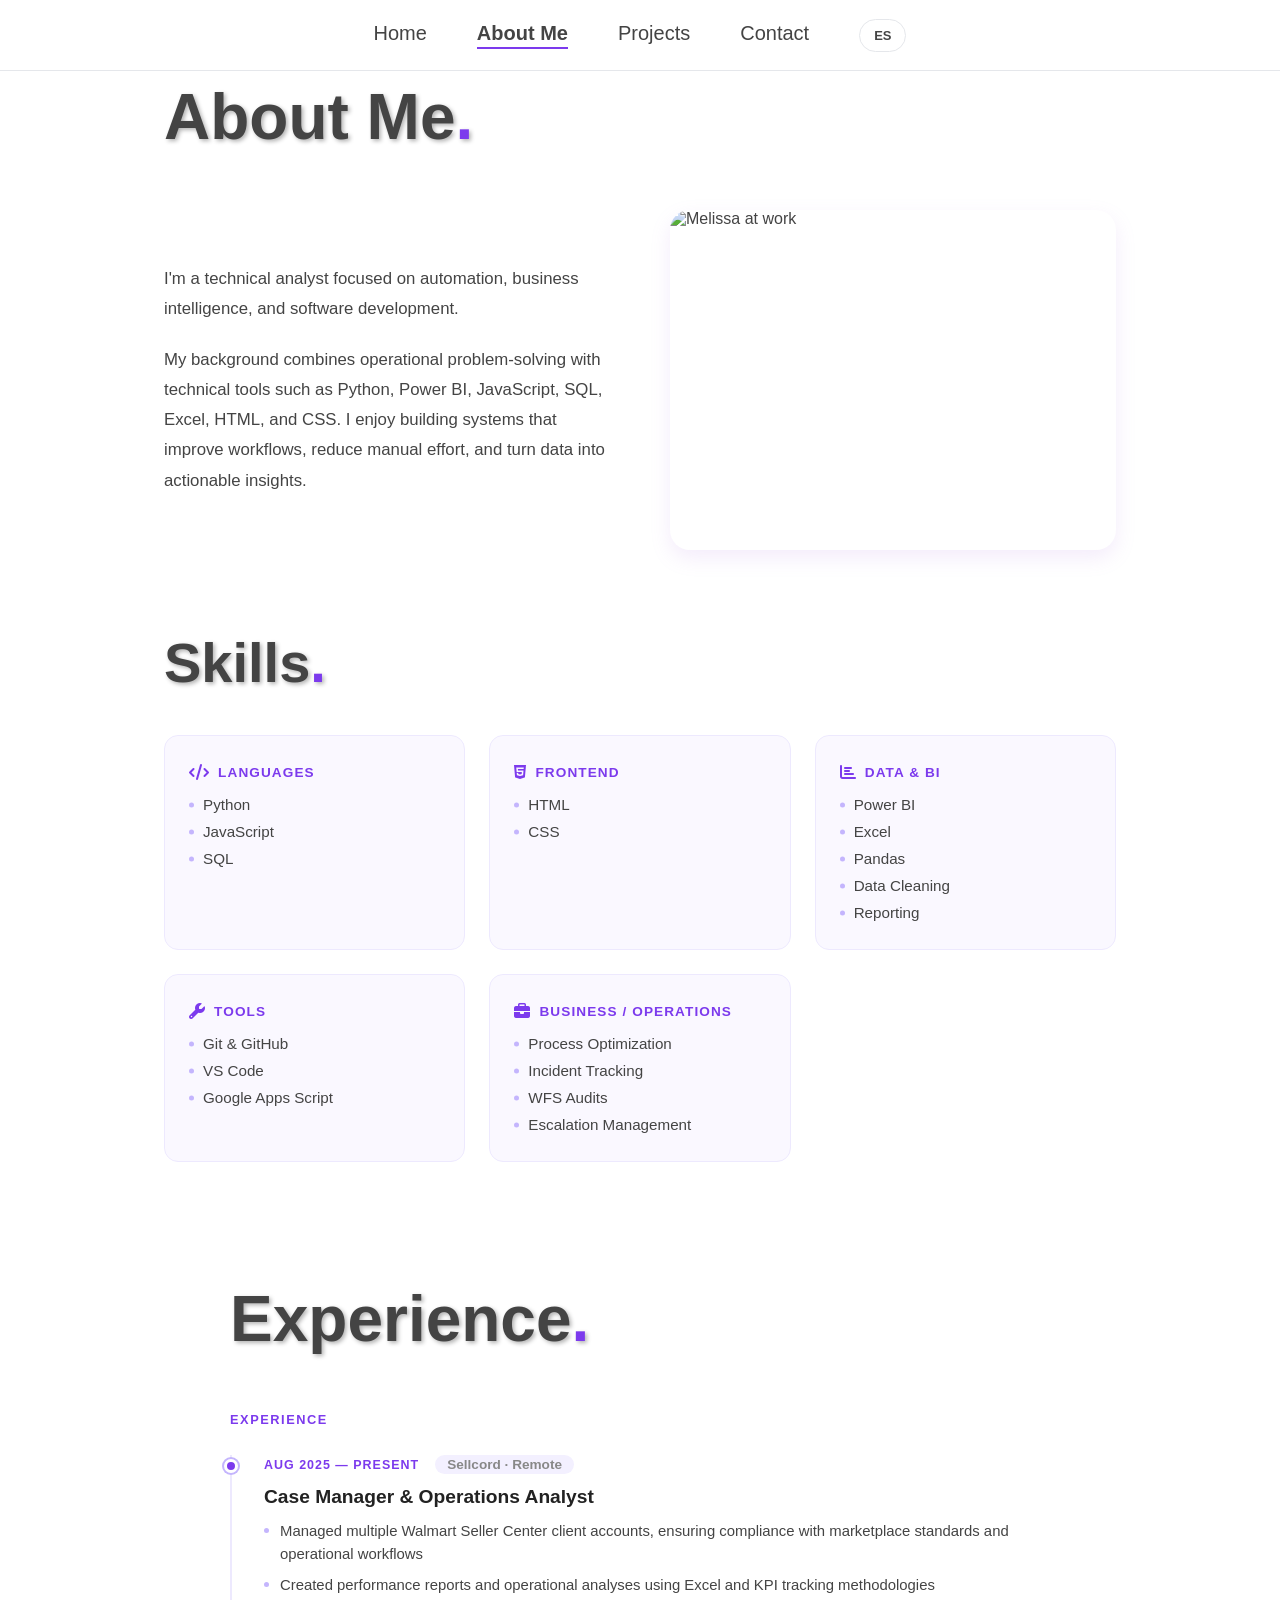
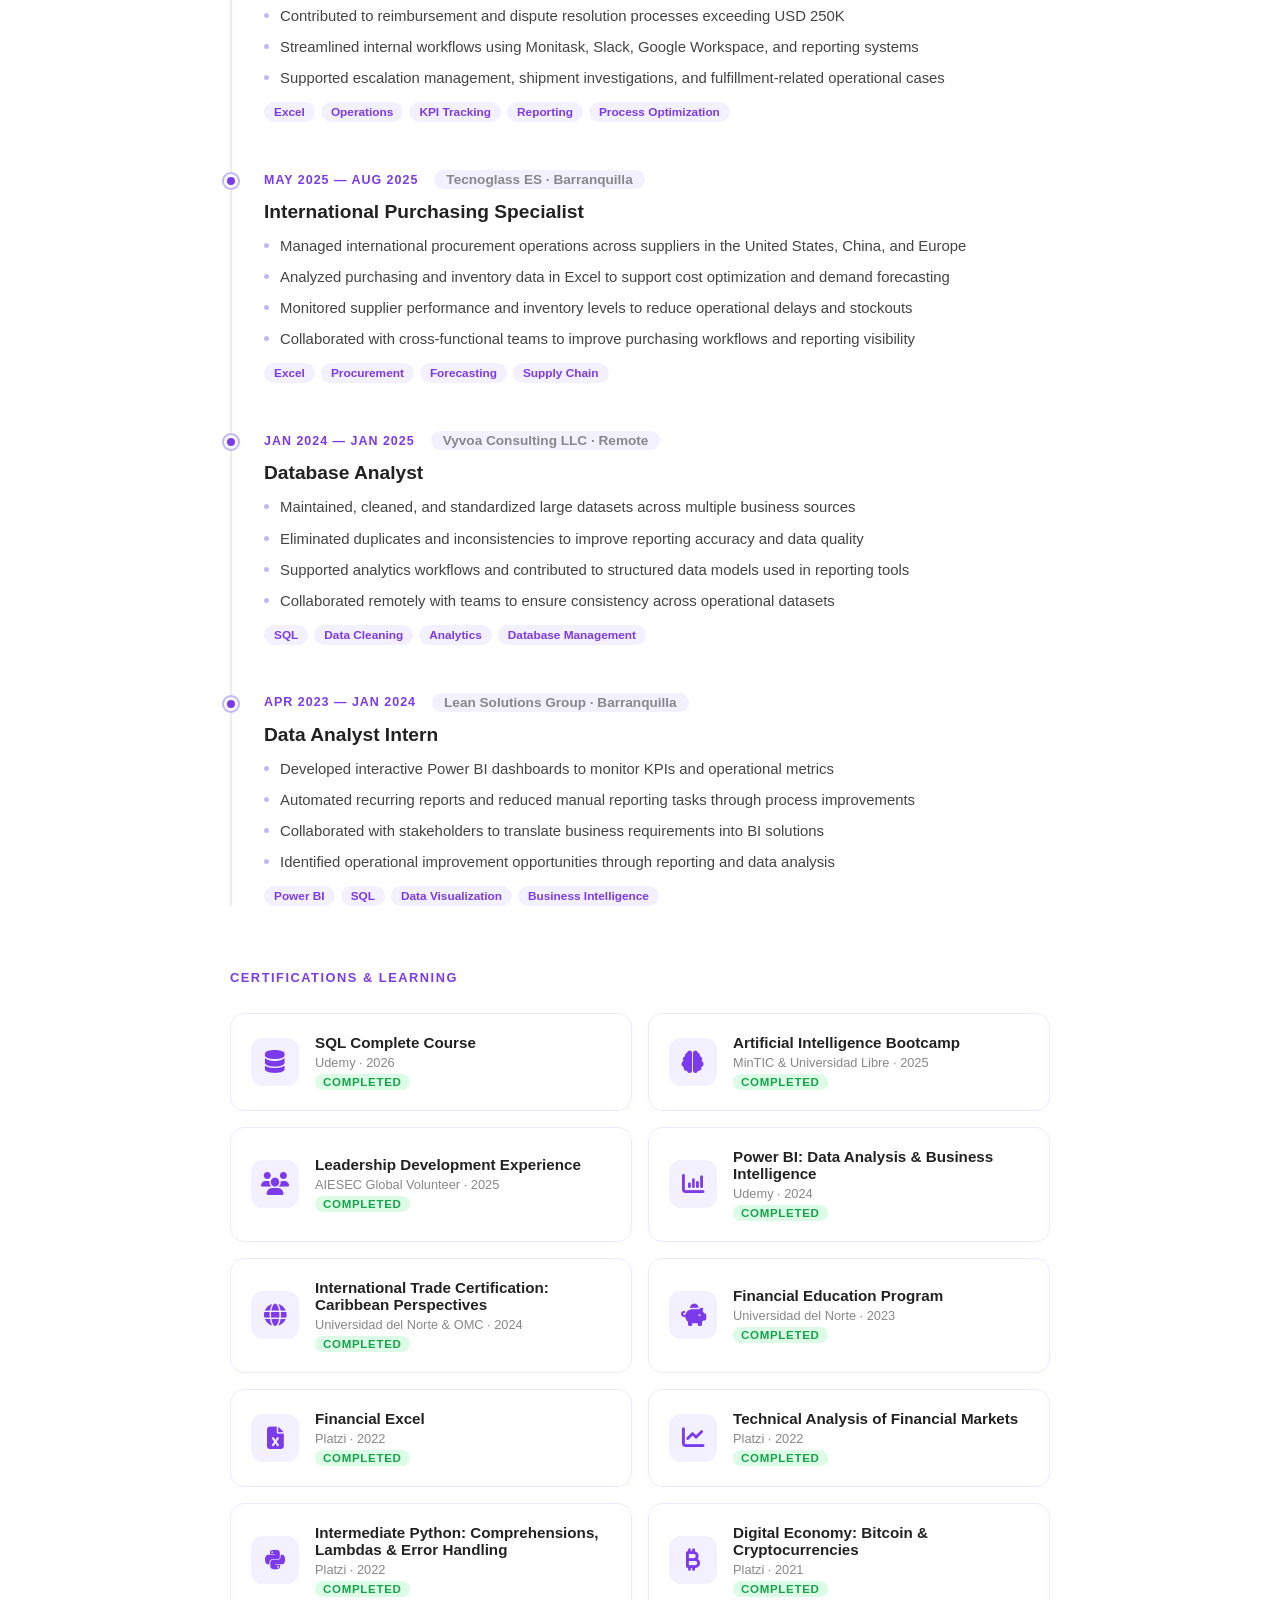
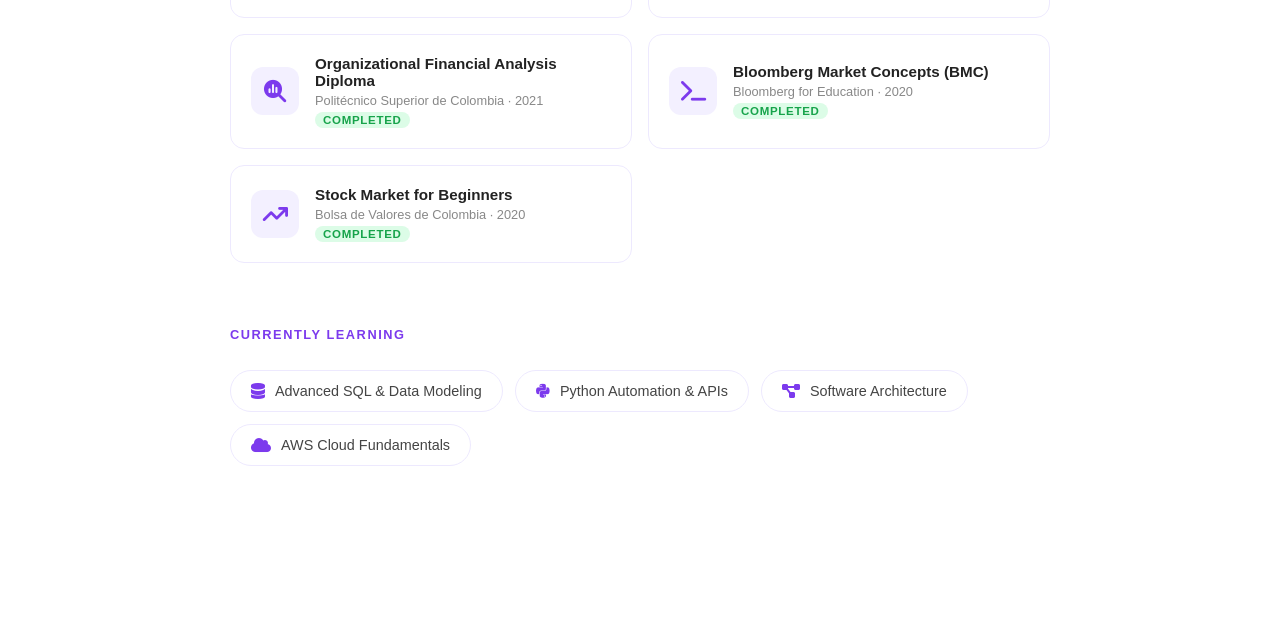
==== commit 7d1be267: "update" ====
--- a/about.html
+++ b/about.html
@@ -303,7 +303,7 @@
                     <div class="timeline-marker"></div>
                     <div class="timeline-content">
                         <div class="timeline-meta">
-                            <span class="timeline-date" data-en="Sep 2022 — May 2025" data-es="Sep 2022 — May 2025">Sep 2022 — Aug 2025</span>
+                            <span class="timeline-date" data-en="Jan 2024 — Jan 2025" data-es="Ene 2024 — Ene 2025">Jan 2024 — Jan 2025</span>
                             <span class="timeline-company" data-en="Vyvoa Consulting LLC · Remote" data-es="Vyvoa Consulting LLC · Remoto">Vyvoa Consulting LLC · Remote</span>
                         </div>
                         <h3 class="timeline-role" data-en="Database Analyst" data-es="Analista de Base de Datos">Database Analyst</h3>
--- a/style.css
+++ b/style.css
@@ -110,7 +110,7 @@
 /* ─── 3. HOME LAYOUT ─────────────────────────────────── */
 .layout {
   display: grid;
-  grid-template-columns: 1fr 1fr;
+  grid-template-columns: 3fr 1fr;
   min-height: calc(100dvh - var(--header-height));
 
   margin: 0 auto;
@@ -222,11 +222,11 @@
 }
 
 .photo img {
-  width: 400px;
-  height: 400px;
+  width: 220px;
+  height: 220px;
   border-radius: 50%;
   object-fit: cover;
-  padding: 30px;
+  padding: 16px;
   border: 2px solid #e8d5ff;
 }
 
@@ -1262,51 +1262,328 @@
 /* ══════════════════════════════════════════════════════
    ANIMATIONS
    ══════════════════════════════════════════════════════ */
+
+/* ── Keyframes ───────────────────────────────────────── */
 @keyframes pageFade {
   from { opacity: 0; }
   to   { opacity: 1; }
 }
 
 @keyframes fadeUp {
-  from { opacity: 0; transform: translateY(24px); }
+  from { opacity: 0; transform: translateY(28px); }
   to   { opacity: 1; transform: translateY(0);    }
+}
+
+@keyframes fadeDown {
+  from { opacity: 0; transform: translateY(-20px); }
+  to   { opacity: 1; transform: translateY(0);     }
+}
+
+@keyframes fadeIn {
+  from { opacity: 0; }
+  to   { opacity: 1; }
 }
 
 @keyframes floatImage {
   0%   { transform: translateY(0px);  }
-  50%  { transform: translateY(-8px); }
+  50%  { transform: translateY(-10px); }
   100% { transform: translateY(0px);  }
 }
 
-.personal-information,
+@keyframes scaleIn {
+  from { opacity: 0; transform: scale(0.92); }
+  to   { opacity: 1; transform: scale(1);    }
+}
+
+@keyframes slideInLeft {
+  from { opacity: 0; transform: translateX(-32px); }
+  to   { opacity: 1; transform: translateX(0);     }
+}
+
+@keyframes slideInRight {
+  from { opacity: 0; transform: translateX(32px); }
+  to   { opacity: 1; transform: translateX(0);    }
+}
+
+@keyframes successPop {
+  0%   { opacity: 0; transform: scale(0.9) translateY(8px); }
+  60%  { transform: scale(1.03) translateY(-2px); }
+  100% { opacity: 1; transform: scale(1) translateY(0); }
+}
+
+@keyframes shimmer {
+  0%   { background-position: -200% center; }
+  100% { background-position:  200% center; }
+}
+
+@keyframes pulseRing {
+  0%   { box-shadow: 0 0 0 0   rgba(124, 58, 237, 0.35); }
+  70%  { box-shadow: 0 0 0 10px rgba(124, 58, 237, 0);   }
+  100% { box-shadow: 0 0 0 0   rgba(124, 58, 237, 0);    }
+}
+
+@keyframes underlineGrow {
+  from { transform: scaleX(0); }
+  to   { transform: scaleX(1); }
+}
+
+@keyframes borderPulse {
+  0%,100% { border-color: var(--primary); }
+  50%     { border-color: var(--primary-light); }
+}
+
+/* ── Header ──────────────────────────────────────────── */
+.header {
+  animation: fadeDown 0.55s cubic-bezier(0.22, 1, 0.36, 1) both;
+}
+
+.headerbtn {
+  position: relative;
+  overflow: hidden;
+}
+
+/* Animated underline on hover (non-active links) */
+.headerbtn:not(.active)::after {
+  content: '';
+  position: absolute;
+  bottom: 0;
+  left: 0;
+  width: 100%;
+  height: 2px;
+  background: var(--primary-light);
+  transform: scaleX(0);
+  transform-origin: left center;
+  transition: transform 0.25s cubic-bezier(0.22, 1, 0.36, 1);
+}
+
+.headerbtn:not(.active):hover::after {
+  transform: scaleX(1);
+}
+
+/* Animated underline entrance for the active link */
+.headerbtn.active {
+  border-bottom: none;
+  position: relative;
+}
+
+.headerbtn.active::after {
+  content: '';
+  position: absolute;
+  bottom: 0;
+  left: 0;
+  width: 100%;
+  height: 2px;
+  background: var(--primary);
+  transform-origin: left center;
+  animation: underlineGrow 0.45s cubic-bezier(0.22, 1, 0.36, 1) 0.3s both;
+}
+
+/* ── Page entrance ────────────────────────────────────── */
+.personal-information {
+  opacity: 0;
+  animation: slideInLeft 0.75s cubic-bezier(0.22, 1, 0.36, 1) 0.15s forwards;
+}
+
+.photo {
+  opacity: 0;
+  animation: slideInRight 0.75s cubic-bezier(0.22, 1, 0.36, 1) 0.25s forwards;
+}
+
+.photo img {
+  animation:
+    fadeIn 0.9s ease forwards,
+    floatImage 6s ease-in-out 1.2s infinite;
+}
+
+/* About page: text from left, photo from right */
+.about-bio-text {
+  opacity: 0;
+  animation: slideInLeft 0.7s cubic-bezier(0.22, 1, 0.36, 1) 0.2s forwards;
+}
+
+.about-photo {
+  opacity: 0;
+  animation: slideInRight 0.7s cubic-bezier(0.22, 1, 0.36, 1) 0.35s forwards;
+}
+
+/* Page titles */
+.center-title,
+.about-hero .title,
+.projects-hero .title,
+.about-skills-title {
+  opacity: 0;
+  animation: fadeUp 0.65s cubic-bezier(0.22, 1, 0.36, 1) 0.1s forwards;
+}
+
+.center-subtitle,
+.projects-subtitle {
+  opacity: 0;
+  animation: fadeUp 0.65s cubic-bezier(0.22, 1, 0.36, 1) 0.25s forwards;
+}
+
+/* Cards & grid items — staggered */
 .home-project-card,
 .project-card,
 .mini-card,
-.skill-category,
-.cert-card,
-.learning-item,
+.cert-card {
+  opacity: 0;
+  transform: translateY(28px);
+  animation: fadeUp 0.65s cubic-bezier(0.22, 1, 0.36, 1) forwards;
+}
+
+.home-project-card:nth-child(1), .project-card:nth-child(1), .mini-card:nth-child(1), .cert-card:nth-child(1) { animation-delay: 0.10s; }
+.home-project-card:nth-child(2), .project-card:nth-child(2), .mini-card:nth-child(2), .cert-card:nth-child(2) { animation-delay: 0.18s; }
+.home-project-card:nth-child(3), .project-card:nth-child(3), .mini-card:nth-child(3), .cert-card:nth-child(3) { animation-delay: 0.26s; }
+.home-project-card:nth-child(4), .project-card:nth-child(4), .mini-card:nth-child(4), .cert-card:nth-child(4) { animation-delay: 0.34s; }
+.home-project-card:nth-child(5), .project-card:nth-child(5), .mini-card:nth-child(5), .cert-card:nth-child(5) { animation-delay: 0.42s; }
+.home-project-card:nth-child(6), .project-card:nth-child(6), .mini-card:nth-child(6), .cert-card:nth-child(6) { animation-delay: 0.50s; }
+
+.skill-category {
+  opacity: 0;
+  transform: translateY(28px);
+  animation: fadeUp 0.65s cubic-bezier(0.22, 1, 0.36, 1) forwards;
+}
+
+.skill-category:nth-child(1) { animation-delay: 0.10s; }
+.skill-category:nth-child(2) { animation-delay: 0.20s; }
+.skill-category:nth-child(3) { animation-delay: 0.30s; }
+.skill-category:nth-child(4) { animation-delay: 0.40s; }
+.skill-category:nth-child(5) { animation-delay: 0.50s; }
+.skill-category:nth-child(6) { animation-delay: 0.60s; }
+
+.learning-item {
+  opacity: 0;
+  animation: scaleIn 0.5s cubic-bezier(0.22, 1, 0.36, 1) forwards;
+}
+
+.learning-item:nth-child(1) { animation-delay: 0.10s; }
+.learning-item:nth-child(2) { animation-delay: 0.18s; }
+.learning-item:nth-child(3) { animation-delay: 0.26s; }
+.learning-item:nth-child(4) { animation-delay: 0.34s; }
+
 .exp-snapshot,
 .timeline-item {
   opacity: 0;
-  transform: translateY(24px);
-  animation: fadeUp 0.8s ease forwards;
-}
-
-.photo {
+  transform: translateY(28px);
+  animation: fadeUp 0.65s cubic-bezier(0.22, 1, 0.36, 1) forwards;
+}
+
+.exp-snapshot:nth-child(1), .timeline-item:nth-child(1) { animation-delay: 0.10s; }
+.exp-snapshot:nth-child(2), .timeline-item:nth-child(2) { animation-delay: 0.22s; }
+.exp-snapshot:nth-child(3), .timeline-item:nth-child(3) { animation-delay: 0.34s; }
+
+/* Contact form fields stagger */
+.contact-form .field {
   opacity: 0;
-  transform: translateY(24px);
-  animation: fadeUp 0.8s ease forwards 0.1s;
-}
-
-.photo img {
-  animation:
-    fadeUp 1s ease forwards,
-    floatImage 5s ease-in-out 1s infinite;
-}
-
-/* Hover transitions */
+  animation: fadeUp 0.55s cubic-bezier(0.22, 1, 0.36, 1) forwards;
+}
+
+.contact-form .field:nth-child(1) { animation-delay: 0.20s; }
+.contact-form .field:nth-child(2) { animation-delay: 0.30s; }
+.contact-form .field:nth-child(3) { animation-delay: 0.40s; }
+.contact-form .field:nth-child(4) { animation-delay: 0.50s; }
+
+.submit-row {
+  opacity: 0;
+  animation: fadeUp 0.55s cubic-bezier(0.22, 1, 0.36, 1) 0.60s forwards;
+}
+
+/* ── Input focus micro-interaction ───────────────────── */
+input,
+textarea {
+  transition:
+    border-color 0.25s ease,
+    box-shadow   0.25s ease,
+    transform    0.2s  ease;
+}
+
+input:focus,
+textarea:focus {
+  transform: translateY(-1px);
+  border-color: var(--primary);
+  box-shadow: 0 0 0 3px rgba(124, 58, 237, 0.15);
+  animation: borderPulse 1.8s ease-in-out 0.3s 2;
+}
+
+/* ── Submit button ────────────────────────────────────── */
+#submitbtn {
+  position: relative;
+  overflow: hidden;
+  transition: transform 0.25s ease, box-shadow 0.25s ease, background 0.2s ease;
+}
+
+/* Shimmer sweep on hover */
+#submitbtn::after {
+  content: '';
+  position: absolute;
+  inset: 0;
+  background: linear-gradient(
+    105deg,
+    transparent 30%,
+    rgba(255,255,255,0.25) 50%,
+    transparent 70%
+  );
+  background-size: 200% 100%;
+  opacity: 0;
+  transition: opacity 0.2s ease;
+}
+
+#submitbtn:hover::after {
+  opacity: 1;
+  animation: shimmer 0.65s ease forwards;
+}
+
+#submitbtn:hover {
+  transform: translateY(-3px);
+  box-shadow: 0 8px 24px rgba(124, 58, 237, 0.35);
+}
+
+#submitbtn:active {
+  transform: translateY(0px) scale(0.98);
+  box-shadow: none;
+}
+
+/* ── Success message ──────────────────────────────────── */
+.success-msg {
+  display: none;
+  border-radius: var(--radius);
+  border: 1px solid rgba(124, 58, 237, 0.2);
+  background: rgba(196, 181, 253, 0.12);
+}
+
+.success-msg.visible {
+  display: block;
+  animation: successPop 0.5s cubic-bezier(0.22, 1, 0.36, 1) forwards;
+}
+
+/* ── CTA buttons ──────────────────────────────────────── */
+.cta-btn {
+  position: relative;
+  overflow: hidden;
+  transition:
+    transform    0.3s cubic-bezier(0.22, 1, 0.36, 1),
+    box-shadow   0.3s ease,
+    background   0.3s ease,
+    color        0.3s ease,
+    border-color 0.3s ease;
+}
+
+.cta-btn:hover {
+  transform: translateY(-3px);
+  box-shadow: var(--shadow);
+}
+
+.cta-btn:active {
+  transform: translateY(0px) scale(0.97);
+}
+
+/* Filled button pulse on first appearance */
+.cta-btn.filled {
+  animation: pulseRing 2.5s ease-out 1.5s 2;
+}
+
+/* ── Hover transitions for cards ─────────────────────── */
 .skills,
-.cta-btn,
 .home-project-card,
 .project-card,
 .mini-card,
@@ -1317,36 +1594,101 @@
 .photo img,
 .project-image {
   transition:
-    transform 0.35s cubic-bezier(0.22, 1, 0.36, 1),
+    transform  0.35s cubic-bezier(0.22, 1, 0.36, 1),
     box-shadow 0.35s ease,
     border-color 0.35s ease,
     background 0.35s ease,
-    color 0.35s ease;
+    color      0.35s ease;
 }
 
 .home-project-card:hover,
 .project-card:hover,
-.mini-card:hover,
-.skill-category:hover,
-.cert-card:hover,
-.learning-item:hover,
-.home-cert-pill:hover,
-.photo img:hover {
-  transform: translateY(-6px);
+.mini-card:hover {
+  transform: translateY(-7px) scale(1.01);
+  box-shadow: var(--hover-shadow);
+}
+
+.skill-category:hover {
+  transform: translateY(-5px);
   box-shadow: var(--shadow);
-}
-
-.skills:hover {
-  transform: translateY(-4px) scale(1.05);
-}
-
-.cta-btn:hover {
+  border-color: var(--primary-light);
+}
+
+.cert-card:hover {
+  transform: translateY(-5px);
+  box-shadow: var(--shadow);
+}
+
+.learning-item:hover {
+  transform: translateY(-3px) scale(1.03);
+  box-shadow: var(--shadow);
+  border-color: var(--primary-light);
+}
+
+.home-cert-pill:hover {
   transform: translateY(-3px);
   box-shadow: var(--shadow);
+  border-color: var(--primary-light);
+}
+
+.photo img:hover {
+  transform: scale(1.03);
+  box-shadow: var(--hover-shadow);
+}
+
+.skills:hover {
+  transform: translateY(-4px) scale(1.08);
 }
 
 .project-card:hover .project-image {
-  transform: scale(1.04);
+  transform: scale(1.05);
+}
+
+/* ── Lang button ─────────────────────────────────────── */
+.lang-btn {
+  transition: all 0.25s ease;
+}
+
+.lang-btn:active {
+  transform: scale(0.92);
+}
+
+/* ── Section links ────────────────────────────────────── */
+.section-link,
+.hpc-link {
+  transition: gap 0.2s ease, color 0.2s ease;
+}
+
+/* ── Featured card image overlay ─────────────────────── */
+.featured-card {
+  overflow: hidden;
+}
+
+.featured-card .project-image {
+  transition: transform 0.5s cubic-bezier(0.22, 1, 0.36, 1);
+}
+
+.featured-card:hover .project-image {
+  transform: scale(1.06);
+}
+
+/* ── About photo ─────────────────────────────────────── */
+#photo-code {
+  transition: box-shadow 0.3s ease, transform 0.35s cubic-bezier(0.22, 1, 0.36, 1);
+}
+
+#photo-code:hover {
+  transform: translateY(-6px) rotate(0.5deg);
+  box-shadow: var(--hover-shadow);
+}
+
+/* ── Timeline items ──────────────────────────────────── */
+.timeline-item {
+  transition: padding-left 0.25s ease;
+}
+
+.timeline-item:hover {
+  padding-left: 6px;
 }
 
 @media (prefers-reduced-motion: reduce) {
@@ -1370,8 +1712,8 @@
   }
 
   .photo img {
-    width: 360px;
-    height: 360px;
+    width: 200px;
+    height: 200px;
   }
 
   .home-section-inner {
@@ -1403,7 +1745,7 @@
   /* Home: keep two columns, tighten spacing */
   .layout {
     max-width: 100%;
-    grid-template-columns: 1fr 1fr;
+    grid-template-columns: 3fr 1fr;
     padding: 140px 10px 10px;
     gap: 24px;
     align-items: center;
@@ -1419,9 +1761,9 @@
   }
 
   .photo img {
-    width: 300px;
-    height: 300px;
-    padding: 20px;
+    width: 180px;
+    height: 180px;
+    padding: 14px;
   }
 
   /* Home sections */
@@ -1723,4 +2065,4 @@
     max-width: 320px;
     height: 360px;
   }
-}
+}
